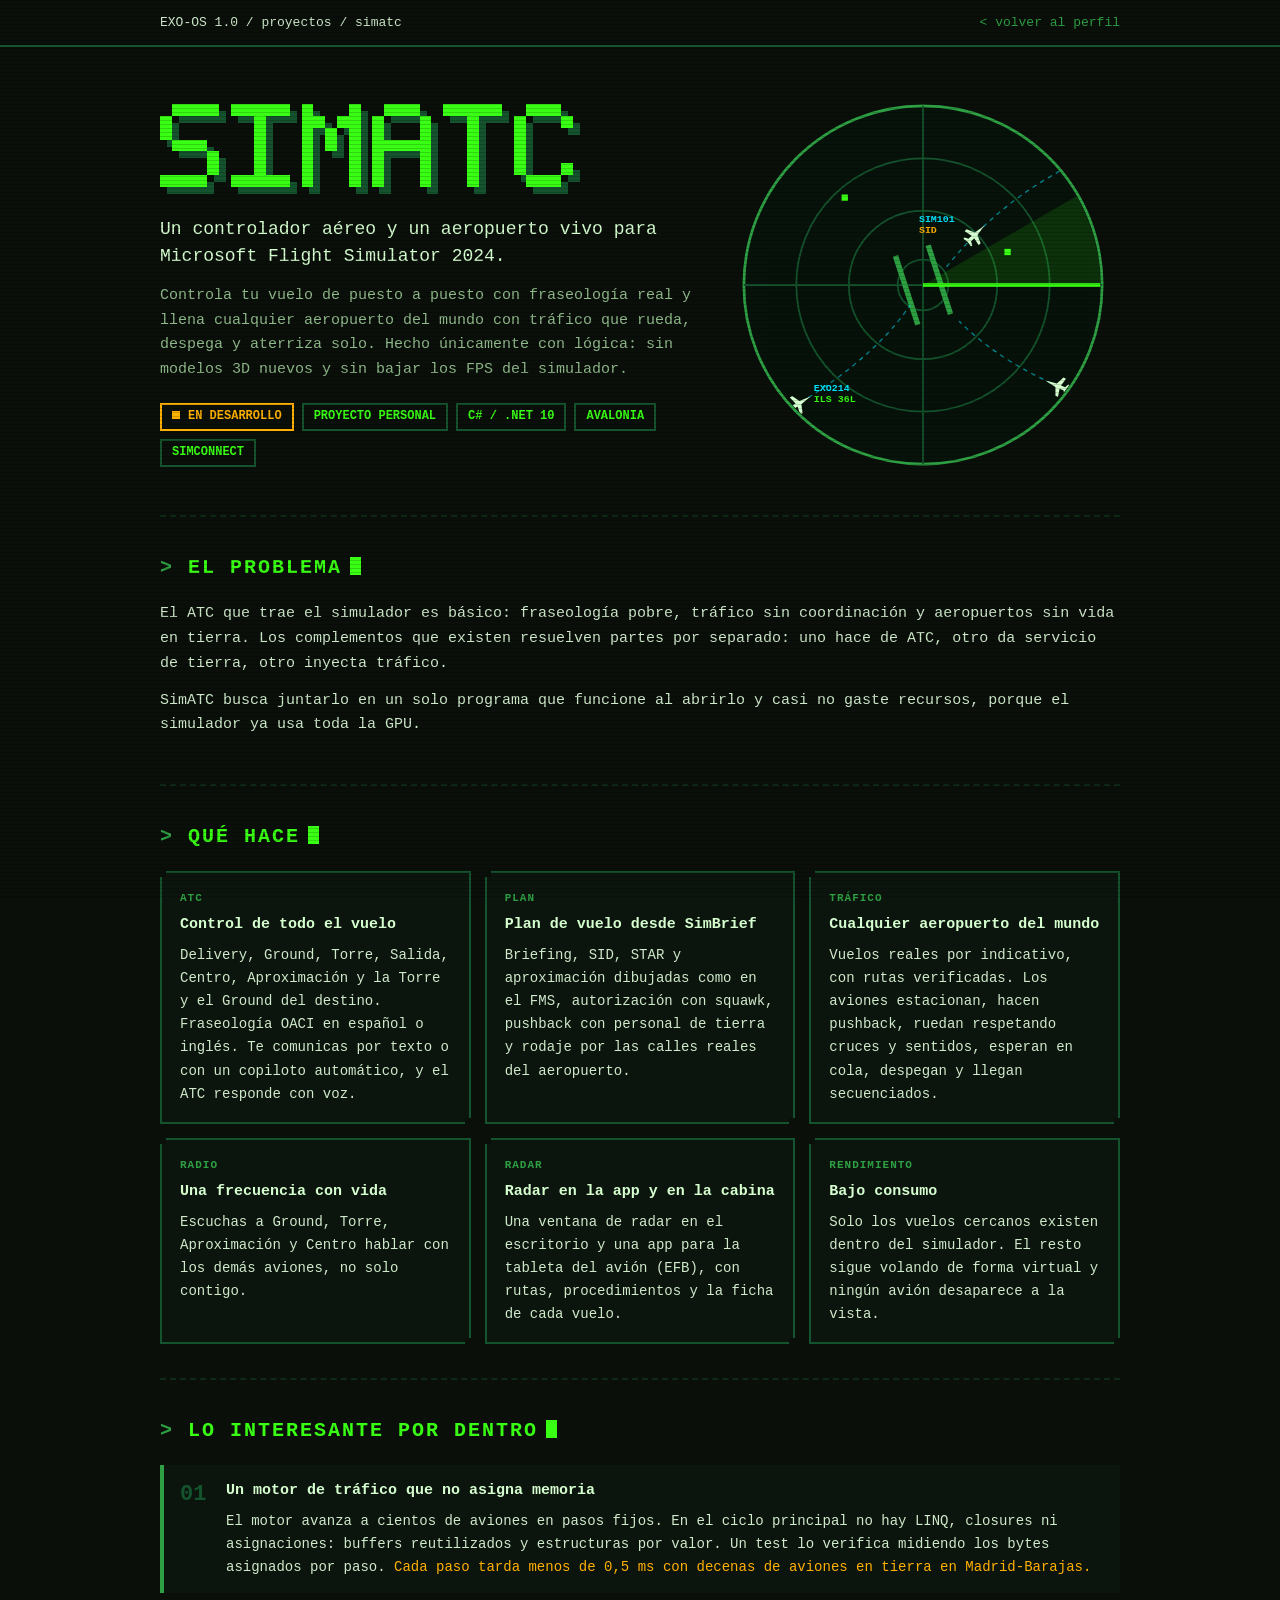
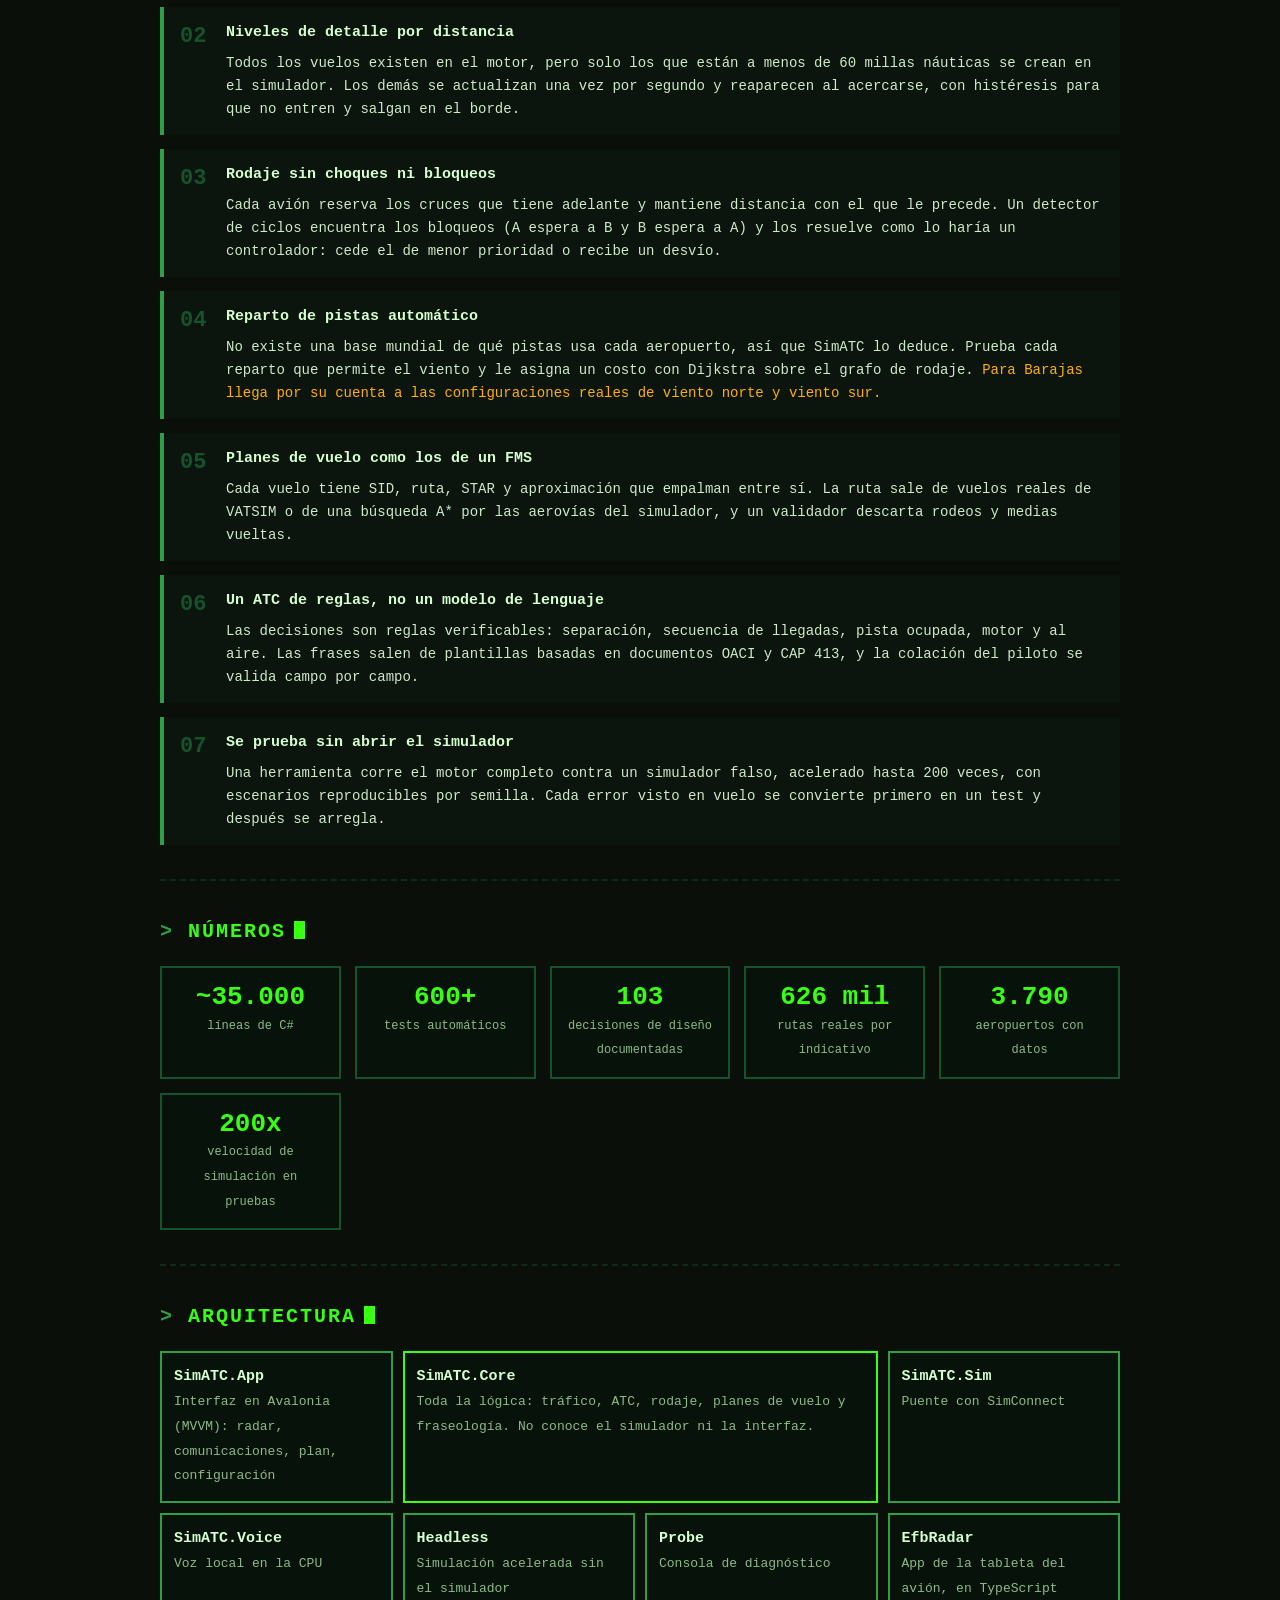
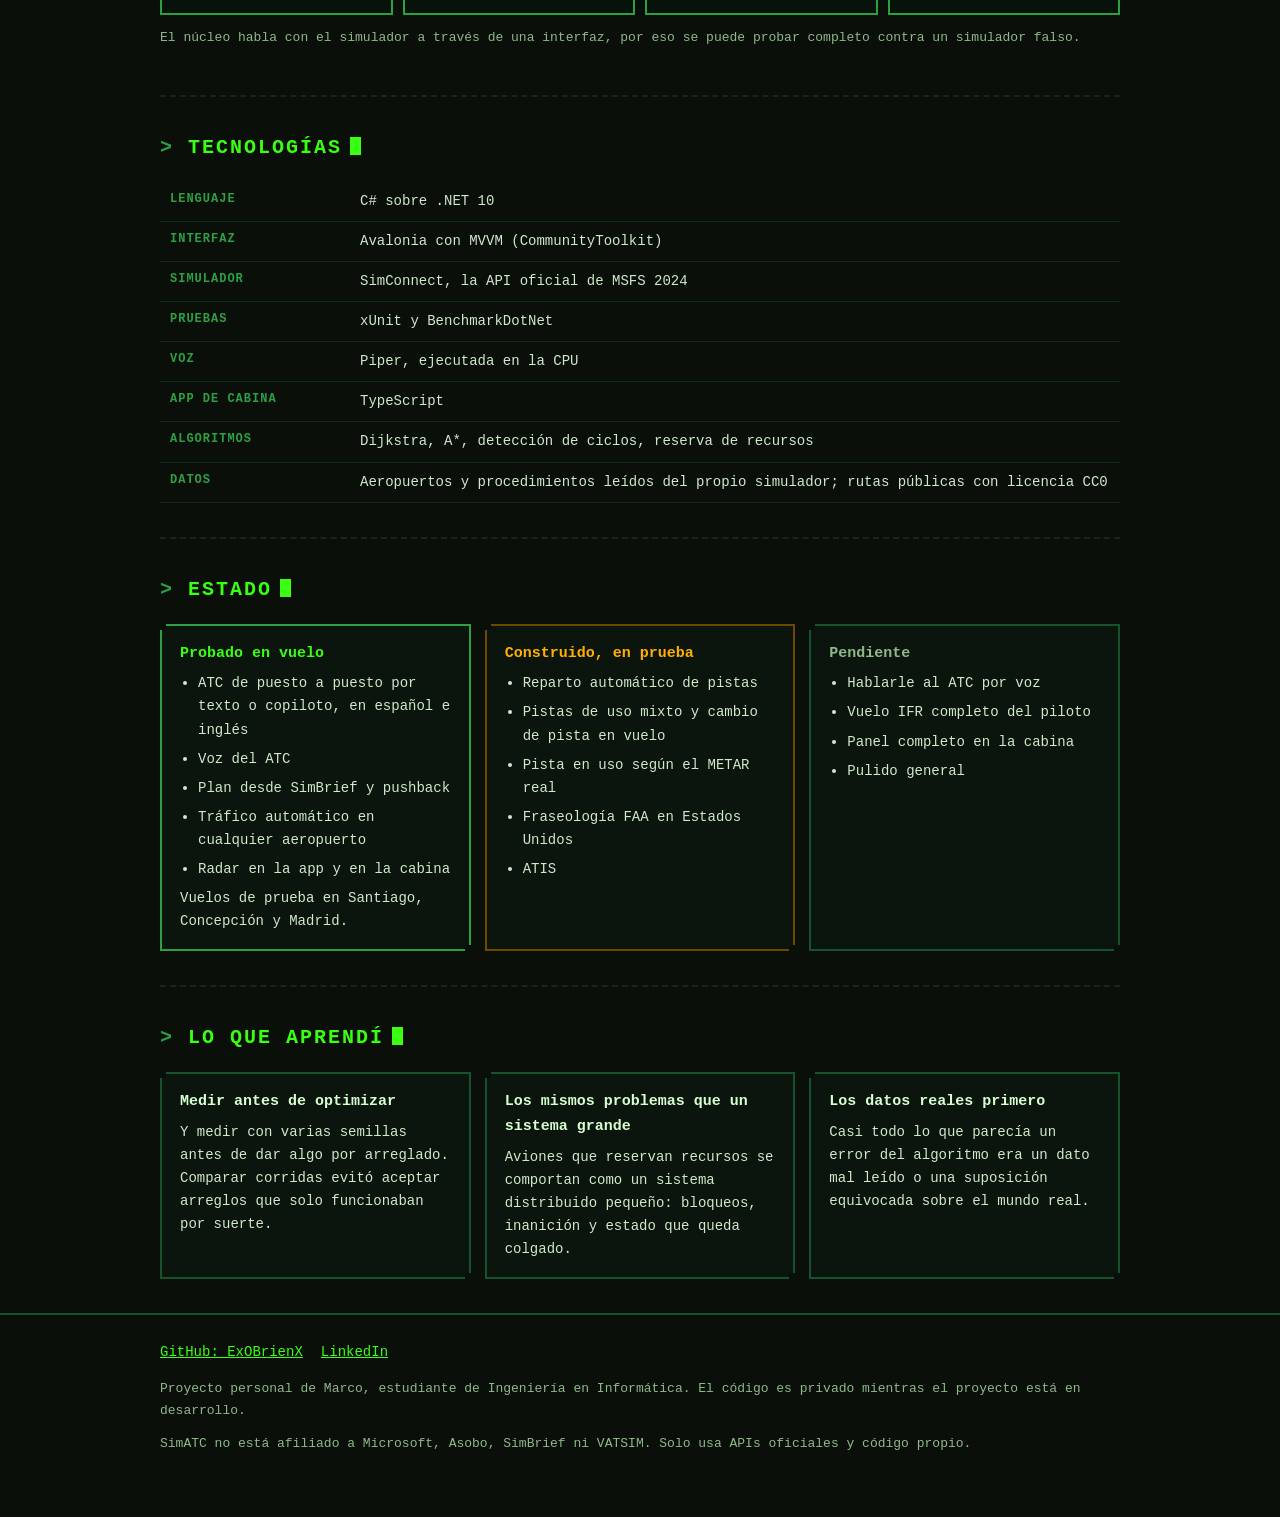
==== docs/simatc/index.html @ d3193c11 "Pagina de presentacion de SimATC y enlace al repo del chatbot" ====
<!doctype html>
<html lang="es">
<head>
<meta charset="utf-8">
<meta name="viewport" content="width=device-width, initial-scale=1">
<title>SimATC — ATC y tráfico IA para MSFS 2024</title>
<meta name="description" content="SimATC: un controlador aéreo y un aeropuerto vivo para Microsoft Flight Simulator 2024. Proyecto personal en C# / .NET.">
<link rel="icon" type="image/png" href="logo.png">
<style>
  :root {
    --bg: #0a0f0a; --panel: #0c150d; --scr: #07130a;
    --g: #39ff14; --g2: #2ea043; --g3: #14532d; --g4: #0f2a17;
    --txt: #cfe9cb; --dim: #8fb98a; --wh: #d6ffd0;
    --am: #ffb000; --cy: #00e5ff; --mg: #ff2e88;
    --mono: "Cascadia Code", Consolas, "Courier New", monospace;
  }
  * { box-sizing: border-box; }
  html { scroll-behavior: smooth; }
  body {
    margin: 0; background: var(--bg); color: var(--txt);
    font-family: var(--mono); font-size: 15px; line-height: 1.65;
  }
  /* líneas de barrido tipo CRT, muy suaves */
  body::after {
    content: ""; position: fixed; inset: 0; pointer-events: none; z-index: 50;
    background: repeating-linear-gradient(to bottom, rgba(0,0,0,.16) 0 1px, transparent 1px 4px);
  }
  a { color: var(--g); }
  a:hover { color: var(--wh); }
  .wrap { max-width: 1000px; margin: 0 auto; padding: 0 20px; }

  /* cabecera */
  header.top { border-bottom: 2px solid var(--g3); }
  header.top .wrap { display: flex; justify-content: space-between; align-items: center; gap: 12px; padding-block: 12px; font-size: 13px; }
  header.top a { text-decoration: none; color: var(--g2); }
  header.top a:hover { color: var(--g); }

  .hero { display: grid; grid-template-columns: 1.15fr .85fr; gap: 32px; align-items: center; padding: 48px 0 40px; }
  .hero img.title { width: min(100%, 420px); height: auto; display: block; }
  .hero h1 { position: absolute; left: -9999px; }
  .lead { font-size: 18px; color: var(--wh); margin: 22px 0 14px; line-height: 1.5; }
  .sub { color: var(--dim); margin: 0 0 20px; }
  .chips { display: flex; flex-wrap: wrap; gap: 8px; margin: 0; padding: 0; list-style: none; }
  .chips li { border: 2px solid var(--g3); padding: 2px 10px; font-size: 12px; font-weight: 700; color: var(--g); background: var(--bg); }
  .chips li.wip { border-color: var(--am); color: var(--am); }
  .chips li.wip::before { content: ""; display: inline-block; width: 8px; height: 8px; background: var(--am); margin-right: 8px; animation: blink 1s steps(1) infinite; }
  @keyframes blink { 50% { opacity: 0; } }

  .radar { width: 100%; max-width: 380px; justify-self: center; }
  .radar .sweep { transform-origin: 210px 210px; animation: sweep 5s steps(60) infinite; }
  @keyframes sweep { to { transform: rotate(360deg); } }
  .radar .blip { animation: blink 3s steps(1) infinite; }

  /* secciones */
  section { padding: 34px 0; border-top: 2px dashed var(--g4); }
  h2 { font-size: 20px; letter-spacing: 2px; text-transform: uppercase; color: var(--g); margin: 0 0 18px; }
  h2::before { content: "> "; color: var(--g2); }
  h2::after { content: ""; display: inline-block; width: 11px; height: 18px; background: var(--g); margin-left: 8px; vertical-align: -2px; animation: blink 1s steps(1) infinite; }
  h3 { font-size: 15px; color: var(--wh); margin: 0 0 6px; }
  p { margin: 0 0 12px; }

  .grid { display: grid; gap: 14px; grid-template-columns: repeat(auto-fit, minmax(280px, 1fr)); }
  .card { background: var(--panel); border: 2px solid var(--g3); padding: 16px 18px; position: relative; }
  .card::before, .card::after { content: ""; position: absolute; width: 6px; height: 6px; background: var(--bg); }
  .card::before { top: -2px; left: -2px; } .card::after { bottom: -2px; right: -2px; }
  .card p { margin: 0; color: var(--txt); font-size: 14px; }
  .card .tag { font-size: 11px; font-weight: 700; color: var(--g2); letter-spacing: 1px; display: block; margin-bottom: 6px; }

  ol.deep { list-style: none; counter-reset: n; margin: 0; padding: 0; display: grid; gap: 14px; }
  ol.deep li { counter-increment: n; background: var(--panel); border-left: 4px solid var(--g2); padding: 14px 18px 14px 62px; position: relative; }
  ol.deep li::before { content: counter(n, decimal-leading-zero); position: absolute; left: 16px; top: 12px; font-size: 22px; font-weight: 700; color: var(--g3); }
  ol.deep p { margin: 0; font-size: 14px; }
  ol.deep .fact { color: var(--am); }

  .stats { display: grid; gap: 14px; grid-template-columns: repeat(auto-fit, minmax(150px, 1fr)); }
  .stat { background: var(--scr); border: 2px solid var(--g3); padding: 14px; text-align: center; }
  .stat b { display: block; font-size: 26px; color: var(--g); line-height: 1.2; }
  .stat span { font-size: 12px; color: var(--dim); }

  .arch { display: grid; gap: 10px; grid-template-columns: repeat(4, 1fr); }
  .arch .box { border: 2px solid var(--g2); background: var(--scr); padding: 12px; }
  .arch .box.core { grid-column: span 2; border-color: var(--g); }
  .arch .box b { color: var(--wh); display: block; }
  .arch .box span { font-size: 13px; color: var(--dim); }
  .arch .tools { grid-column: 1 / -1; border-style: dashed; border-color: var(--g3); }
  .note { color: var(--dim); font-size: 13px; margin-top: 12px; }

  table { width: 100%; border-collapse: collapse; font-size: 14px; }
  th, td { text-align: left; padding: 8px 10px; border-bottom: 1px solid var(--g4); vertical-align: top; }
  th { color: var(--g2); font-size: 12px; letter-spacing: 1px; text-transform: uppercase; width: 190px; }

  .cols { display: grid; gap: 14px; grid-template-columns: repeat(auto-fit, minmax(260px, 1fr)); }
  .cols ul { margin: 0; padding-left: 18px; font-size: 14px; }
  .cols li { margin-bottom: 6px; }
  .ok h3 { color: var(--g); } .test h3 { color: var(--am); } .todo h3 { color: var(--dim); }
  .ok { border-color: var(--g2); } .test { border-color: #6b4a00; }

  footer { border-top: 2px solid var(--g3); padding: 26px 0 50px; font-size: 13px; color: var(--dim); }
  footer .links { display: flex; flex-wrap: wrap; gap: 18px; margin-bottom: 14px; font-size: 14px; }

  @media (max-width: 760px) {
    .hero { grid-template-columns: 1fr; padding-top: 32px; }
    .arch { grid-template-columns: 1fr 1fr; }
    th { width: 120px; }
    ol.deep li { padding-left: 54px; }
  }
  @media (prefers-reduced-motion: reduce) {
    * { animation: none !important; }
  }
</style>
</head>
<body>

<header class="top">
  <div class="wrap">
    <span>EXO-OS 1.0 / proyectos / simatc</span>
    <a href="https://github.com/ExOBrienX">&lt; volver al perfil</a>
  </div>
</header>

<main class="wrap">

  <div class="hero">
    <div>
      <h1>SimATC</h1>
      <img class="title" src="titulo.svg" alt="SimATC" width="356" height="76">
      <p class="lead">Un controlador aéreo y un aeropuerto vivo para Microsoft Flight Simulator 2024.</p>
      <p class="sub">Controla tu vuelo de puesto a puesto con fraseología real y llena cualquier aeropuerto del mundo con tráfico que rueda, despega y aterriza solo. Hecho únicamente con lógica: sin modelos 3D nuevos y sin bajar los FPS del simulador.</p>
      <ul class="chips">
        <li class="wip">EN DESARROLLO</li>
        <li>PROYECTO PERSONAL</li>
        <li>C# / .NET 10</li>
        <li>AVALONIA</li>
        <li>SIMCONNECT</li>
      </ul>
    </div>

    <svg class="radar" viewBox="0 0 420 420" role="img" aria-label="Animación decorativa de un radar con aviones">
      <defs><clipPath id="scope"><circle cx="210" cy="210" r="196"/></clipPath></defs>
      <circle cx="210" cy="210" r="198" fill="#07130a" stroke="#2ea043" stroke-width="3"/>
      <g fill="none" stroke="#14532d" stroke-width="2">
        <circle cx="210" cy="210" r="140"/><circle cx="210" cy="210" r="82"/><circle cx="210" cy="210" r="28"/>
        <path d="M12 210H408M210 12V408"/>
      </g>
      <g clip-path="url(#scope)">
        <!-- pistas paralelas -->
        <g transform="rotate(-18 210 210)" fill="#2ea043">
          <rect x="188" y="170" width="6" height="80"/><rect x="226" y="170" width="6" height="80"/>
        </g>
        <!-- rutas -->
        <g fill="none" stroke="#00e5ff" stroke-width="1.5" stroke-dasharray="5 5" opacity=".55">
          <path id="r1" d="M40 360 Q150 300 196 232"/>
          <path id="r2" d="M236 190 Q300 110 390 70"/>
          <path id="r3" d="M380 330 Q300 300 250 250"/>
        </g>
        <g class="sweep">
          <path d="M210 210 L408 210 A198 198 0 0 0 381 111 Z" fill="#39ff14" opacity=".13"/>
          <rect x="210" y="208" width="198" height="4" fill="#39ff14"/>
        </g>
        <rect class="blip" x="120" y="110" width="7" height="7" fill="#39ff14"/>
        <rect class="blip" x="300" y="170" width="7" height="7" fill="#39ff14" style="animation-delay:1.5s"/>
        <!-- aviones -->
        <g>
          <animateMotion dur="14s" repeatCount="indefinite" rotate="auto"><mpath href="#r1"/></animateMotion>
          <path d="M12 0 L-1 -2 L-5 -11 L-8 -11 L-6 -2 L-11 -2 L-13 -6 L-15 -6 L-14 0 L-15 6 L-13 6 L-11 2 L-6 2 L-8 11 L-5 11 L-1 2 Z" fill="#d6ffd0"/>
        </g>
        <g font-family="Consolas, monospace" font-size="11" font-weight="700" fill="#00e5ff">
          <animateMotion dur="14s" repeatCount="indefinite"><mpath href="#r1"/></animateMotion>
          <text x="14" y="-12">EXO214</text><text x="14" y="0" fill="#39ff14">ILS 36L</text>
        </g>
        <g>
          <animateMotion dur="11s" repeatCount="indefinite" rotate="auto"><mpath href="#r2"/></animateMotion>
          <path d="M12 0 L-1 -2 L-5 -11 L-8 -11 L-6 -2 L-11 -2 L-13 -6 L-15 -6 L-14 0 L-15 6 L-13 6 L-11 2 L-6 2 L-8 11 L-5 11 L-1 2 Z" fill="#d6ffd0"/>
        </g>
        <g font-family="Consolas, monospace" font-size="11" font-weight="700" fill="#00e5ff">
          <animateMotion dur="11s" repeatCount="indefinite"><mpath href="#r2"/></animateMotion>
          <text x="-64" y="-12">SIM101</text><text x="-64" y="0" fill="#ffb000">SID</text>
        </g>
        <g>
          <animateMotion dur="17s" repeatCount="indefinite" rotate="auto"><mpath href="#r3"/></animateMotion>
          <path d="M12 0 L-1 -2 L-5 -11 L-8 -11 L-6 -2 L-11 -2 L-13 -6 L-15 -6 L-14 0 L-15 6 L-13 6 L-11 2 L-6 2 L-8 11 L-5 11 L-1 2 Z" fill="#d6ffd0"/>
        </g>
      </g>
    </svg>
  </div>

  <section>
    <h2>El problema</h2>
    <p>El ATC que trae el simulador es básico: fraseología pobre, tráfico sin coordinación y aeropuertos sin vida en tierra. Los complementos que existen resuelven partes por separado: uno hace de ATC, otro da servicio de tierra, otro inyecta tráfico.</p>
    <p>SimATC busca juntarlo en un solo programa que funcione al abrirlo y casi no gaste recursos, porque el simulador ya usa toda la GPU.</p>
  </section>

  <section>
    <h2>Qué hace</h2>
    <div class="grid">
      <div class="card"><span class="tag">ATC</span><h3>Control de todo el vuelo</h3><p>Delivery, Ground, Torre, Salida, Centro, Aproximación y la Torre y el Ground del destino. Fraseología OACI en español o inglés. Te comunicas por texto o con un copiloto automático, y el ATC responde con voz.</p></div>
      <div class="card"><span class="tag">PLAN</span><h3>Plan de vuelo desde SimBrief</h3><p>Briefing, SID, STAR y aproximación dibujadas como en el FMS, autorización con squawk, pushback con personal de tierra y rodaje por las calles reales del aeropuerto.</p></div>
      <div class="card"><span class="tag">TRÁFICO</span><h3>Cualquier aeropuerto del mundo</h3><p>Vuelos reales por indicativo, con rutas verificadas. Los aviones estacionan, hacen pushback, ruedan respetando cruces y sentidos, esperan en cola, despegan y llegan secuenciados.</p></div>
      <div class="card"><span class="tag">RADIO</span><h3>Una frecuencia con vida</h3><p>Escuchas a Ground, Torre, Aproximación y Centro hablar con los demás aviones, no solo contigo.</p></div>
      <div class="card"><span class="tag">RADAR</span><h3>Radar en la app y en la cabina</h3><p>Una ventana de radar en el escritorio y una app para la tableta del avión (EFB), con rutas, procedimientos y la ficha de cada vuelo.</p></div>
      <div class="card"><span class="tag">RENDIMIENTO</span><h3>Bajo consumo</h3><p>Solo los vuelos cercanos existen dentro del simulador. El resto sigue volando de forma virtual y ningún avión desaparece a la vista.</p></div>
    </div>
  </section>

  <section>
    <h2>Lo interesante por dentro</h2>
    <ol class="deep">
      <li><h3>Un motor de tráfico que no asigna memoria</h3><p>El motor avanza a cientos de aviones en pasos fijos. En el ciclo principal no hay LINQ, closures ni asignaciones: buffers reutilizados y estructuras por valor. Un test lo verifica midiendo los bytes asignados por paso. <span class="fact">Cada paso tarda menos de 0,5 ms con decenas de aviones en tierra en Madrid-Barajas.</span></p></li>
      <li><h3>Niveles de detalle por distancia</h3><p>Todos los vuelos existen en el motor, pero solo los que están a menos de 60 millas náuticas se crean en el simulador. Los demás se actualizan una vez por segundo y reaparecen al acercarse, con histéresis para que no entren y salgan en el borde.</p></li>
      <li><h3>Rodaje sin choques ni bloqueos</h3><p>Cada avión reserva los cruces que tiene adelante y mantiene distancia con el que le precede. Un detector de ciclos encuentra los bloqueos (A espera a B y B espera a A) y los resuelve como lo haría un controlador: cede el de menor prioridad o recibe un desvío.</p></li>
      <li><h3>Reparto de pistas automático</h3><p>No existe una base mundial de qué pistas usa cada aeropuerto, así que SimATC lo deduce. Prueba cada reparto que permite el viento y le asigna un costo con Dijkstra sobre el grafo de rodaje. <span class="fact">Para Barajas llega por su cuenta a las configuraciones reales de viento norte y viento sur.</span></p></li>
      <li><h3>Planes de vuelo como los de un FMS</h3><p>Cada vuelo tiene SID, ruta, STAR y aproximación que empalman entre sí. La ruta sale de vuelos reales de VATSIM o de una búsqueda A* por las aerovías del simulador, y un validador descarta rodeos y medias vueltas.</p></li>
      <li><h3>Un ATC de reglas, no un modelo de lenguaje</h3><p>Las decisiones son reglas verificables: separación, secuencia de llegadas, pista ocupada, motor y al aire. Las frases salen de plantillas basadas en documentos OACI y CAP 413, y la colación del piloto se valida campo por campo.</p></li>
      <li><h3>Se prueba sin abrir el simulador</h3><p>Una herramienta corre el motor completo contra un simulador falso, acelerado hasta 200 veces, con escenarios reproducibles por semilla. Cada error visto en vuelo se convierte primero en un test y después se arregla.</p></li>
    </ol>
  </section>

  <section>
    <h2>Números</h2>
    <div class="stats">
      <div class="stat"><b>~35.000</b><span>líneas de C#</span></div>
      <div class="stat"><b>600+</b><span>tests automáticos</span></div>
      <div class="stat"><b>103</b><span>decisiones de diseño documentadas</span></div>
      <div class="stat"><b>626 mil</b><span>rutas reales por indicativo</span></div>
      <div class="stat"><b>3.790</b><span>aeropuertos con datos</span></div>
      <div class="stat"><b>200x</b><span>velocidad de simulación en pruebas</span></div>
    </div>
  </section>

  <section>
    <h2>Arquitectura</h2>
    <div class="arch">
      <div class="box"><b>SimATC.App</b><span>Interfaz en Avalonia (MVVM): radar, comunicaciones, plan, configuración</span></div>
      <div class="box core"><b>SimATC.Core</b><span>Toda la lógica: tráfico, ATC, rodaje, planes de vuelo y fraseología. No conoce el simulador ni la interfaz.</span></div>
      <div class="box"><b>SimATC.Sim</b><span>Puente con SimConnect</span></div>
      <div class="box"><b>SimATC.Voice</b><span>Voz local en la CPU</span></div>
      <div class="box"><b>Headless</b><span>Simulación acelerada sin el simulador</span></div>
      <div class="box"><b>Probe</b><span>Consola de diagnóstico</span></div>
      <div class="box"><b>EfbRadar</b><span>App de la tableta del avión, en TypeScript</span></div>
    </div>
    <p class="note">El núcleo habla con el simulador a través de una interfaz, por eso se puede probar completo contra un simulador falso.</p>
  </section>

  <section>
    <h2>Tecnologías</h2>
    <table>
      <tr><th>Lenguaje</th><td>C# sobre .NET 10</td></tr>
      <tr><th>Interfaz</th><td>Avalonia con MVVM (CommunityToolkit)</td></tr>
      <tr><th>Simulador</th><td>SimConnect, la API oficial de MSFS 2024</td></tr>
      <tr><th>Pruebas</th><td>xUnit y BenchmarkDotNet</td></tr>
      <tr><th>Voz</th><td>Piper, ejecutada en la CPU</td></tr>
      <tr><th>App de cabina</th><td>TypeScript</td></tr>
      <tr><th>Algoritmos</th><td>Dijkstra, A*, detección de ciclos, reserva de recursos</td></tr>
      <tr><th>Datos</th><td>Aeropuertos y procedimientos leídos del propio simulador; rutas públicas con licencia CC0</td></tr>
    </table>
  </section>

  <section>
    <h2>Estado</h2>
    <div class="cols">
      <div class="card ok"><h3>Probado en vuelo</h3><ul>
        <li>ATC de puesto a puesto por texto o copiloto, en español e inglés</li>
        <li>Voz del ATC</li>
        <li>Plan desde SimBrief y pushback</li>
        <li>Tráfico automático en cualquier aeropuerto</li>
        <li>Radar en la app y en la cabina</li>
      </ul><p class="note">Vuelos de prueba en Santiago, Concepción y Madrid.</p></div>
      <div class="card test"><h3>Construido, en prueba</h3><ul>
        <li>Reparto automático de pistas</li>
        <li>Pistas de uso mixto y cambio de pista en vuelo</li>
        <li>Pista en uso según el METAR real</li>
        <li>Fraseología FAA en Estados Unidos</li>
        <li>ATIS</li>
      </ul></div>
      <div class="card todo"><h3>Pendiente</h3><ul>
        <li>Hablarle al ATC por voz</li>
        <li>Vuelo IFR completo del piloto</li>
        <li>Panel completo en la cabina</li>
        <li>Pulido general</li>
      </ul></div>
    </div>
  </section>

  <section>
    <h2>Lo que aprendí</h2>
    <div class="grid">
      <div class="card"><h3>Medir antes de optimizar</h3><p>Y medir con varias semillas antes de dar algo por arreglado. Comparar corridas evitó aceptar arreglos que solo funcionaban por suerte.</p></div>
      <div class="card"><h3>Los mismos problemas que un sistema grande</h3><p>Aviones que reservan recursos se comportan como un sistema distribuido pequeño: bloqueos, inanición y estado que queda colgado.</p></div>
      <div class="card"><h3>Los datos reales primero</h3><p>Casi todo lo que parecía un error del algoritmo era un dato mal leído o una suposición equivocada sobre el mundo real.</p></div>
    </div>
  </section>

</main>

<footer>
  <div class="wrap">
    <div class="links">
      <a href="https://github.com/ExOBrienX">GitHub: ExOBrienX</a>
      <a href="https://www.linkedin.com/in/marco-paredes-ram%C3%ADrez-3a2082268">LinkedIn</a>
    </div>
    <p>Proyecto personal de Marco, estudiante de Ingeniería en Informática. El código es privado mientras el proyecto está en desarrollo.</p>
    <p>SimATC no está afiliado a Microsoft, Asobo, SimBrief ni VATSIM. Solo usa APIs oficiales y código propio.</p>
  </div>
</footer>

</body>
</html>
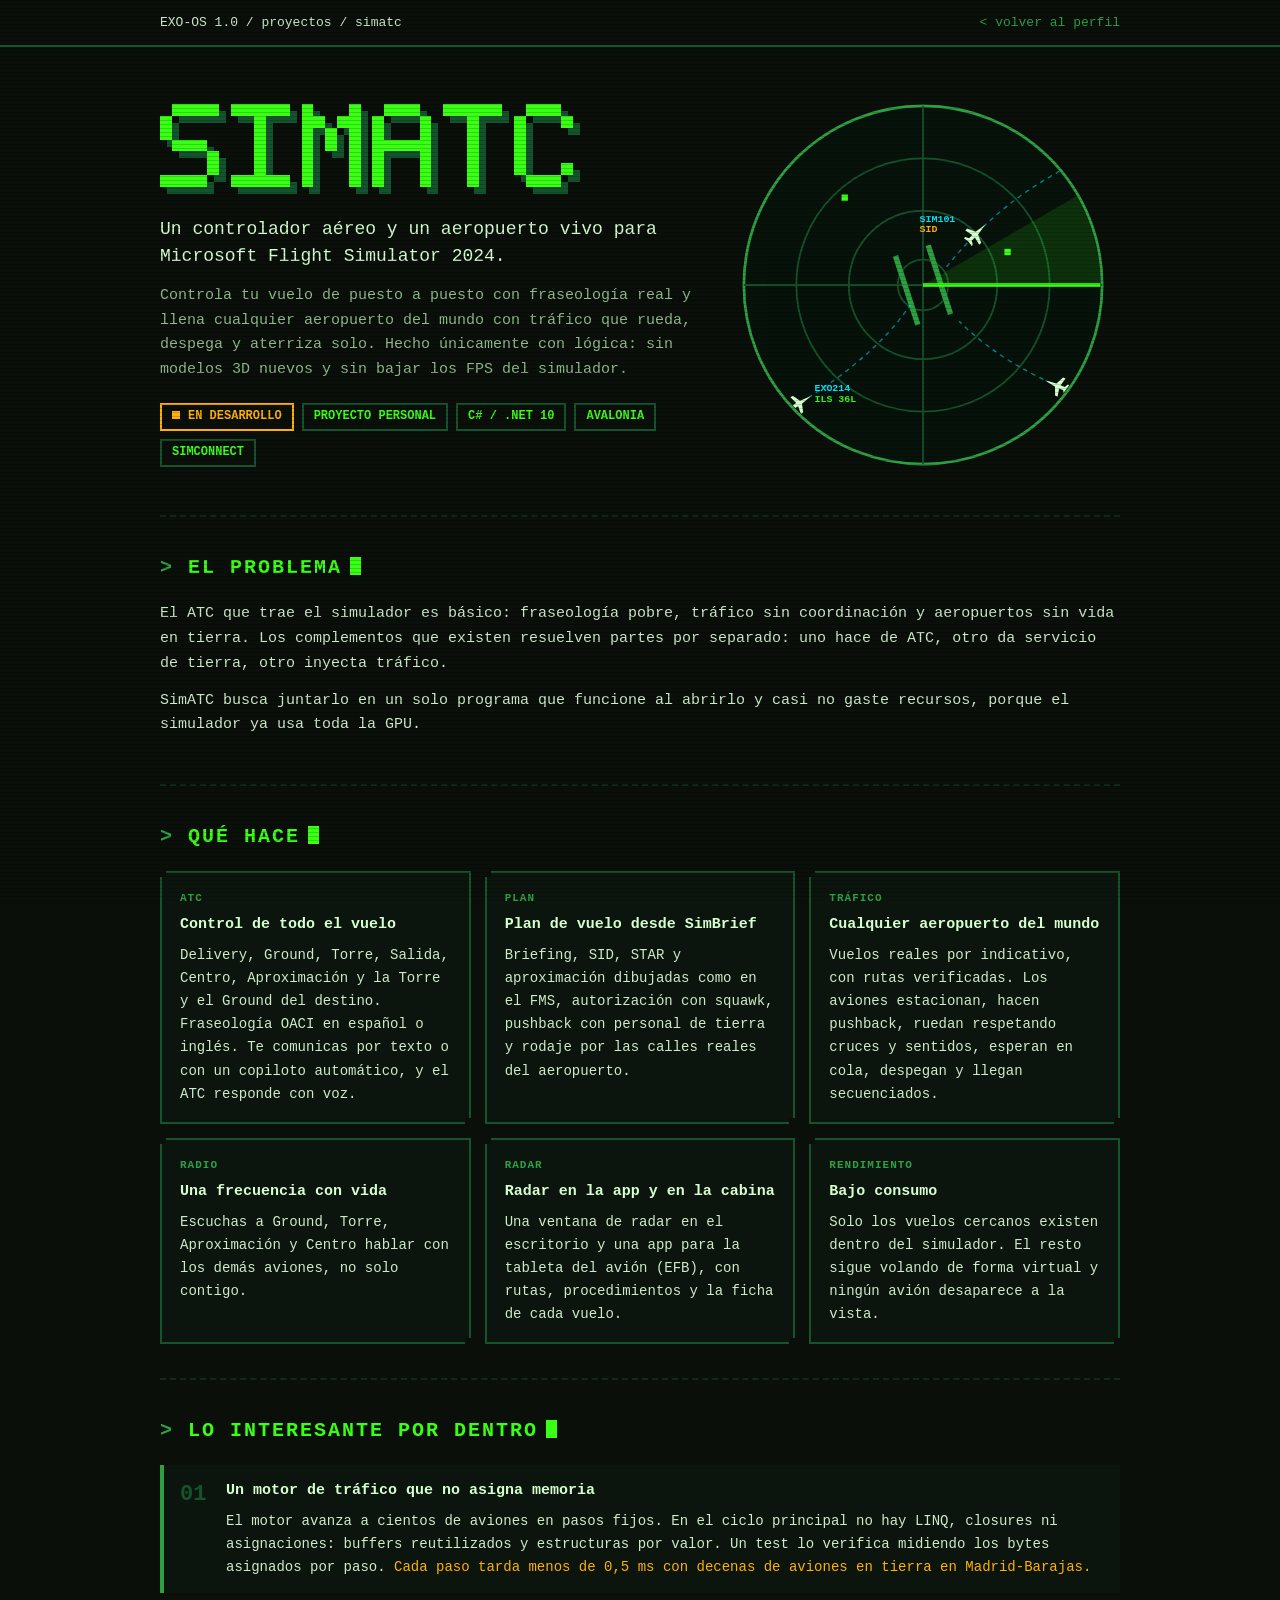
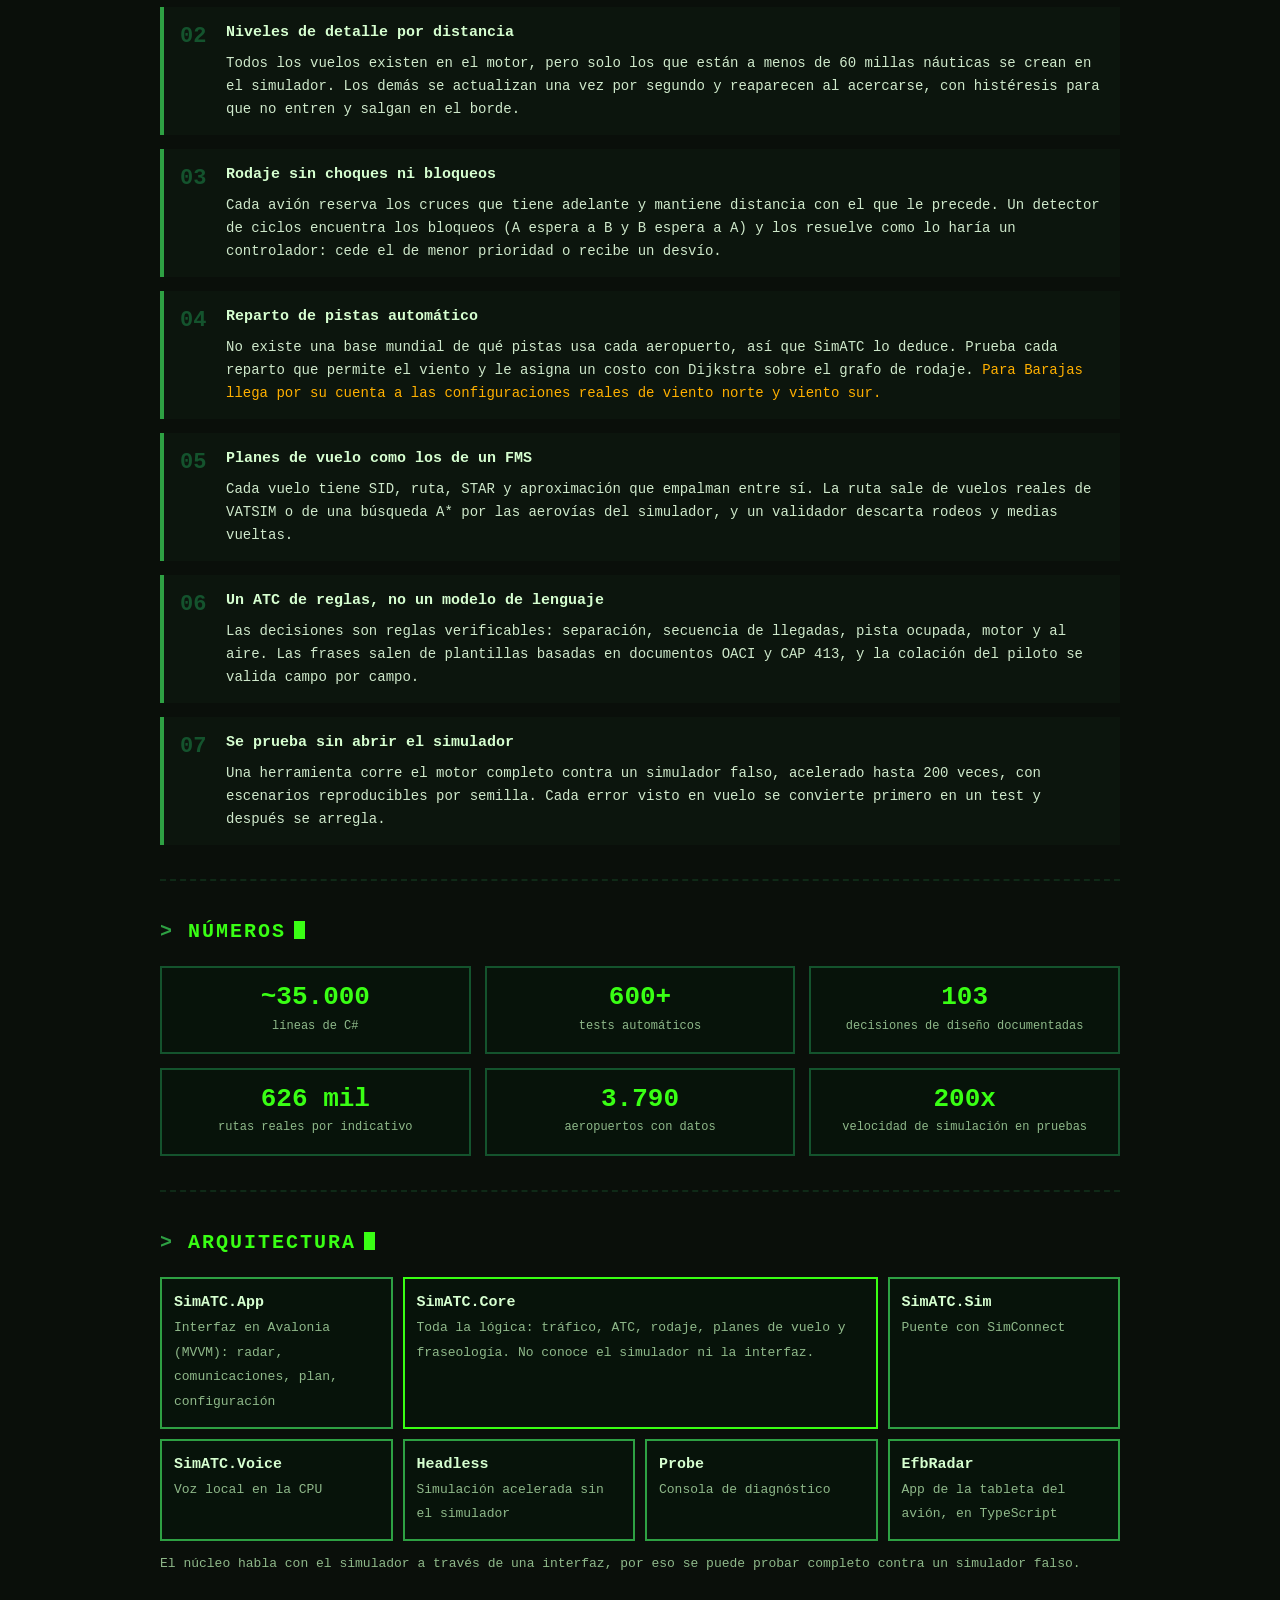
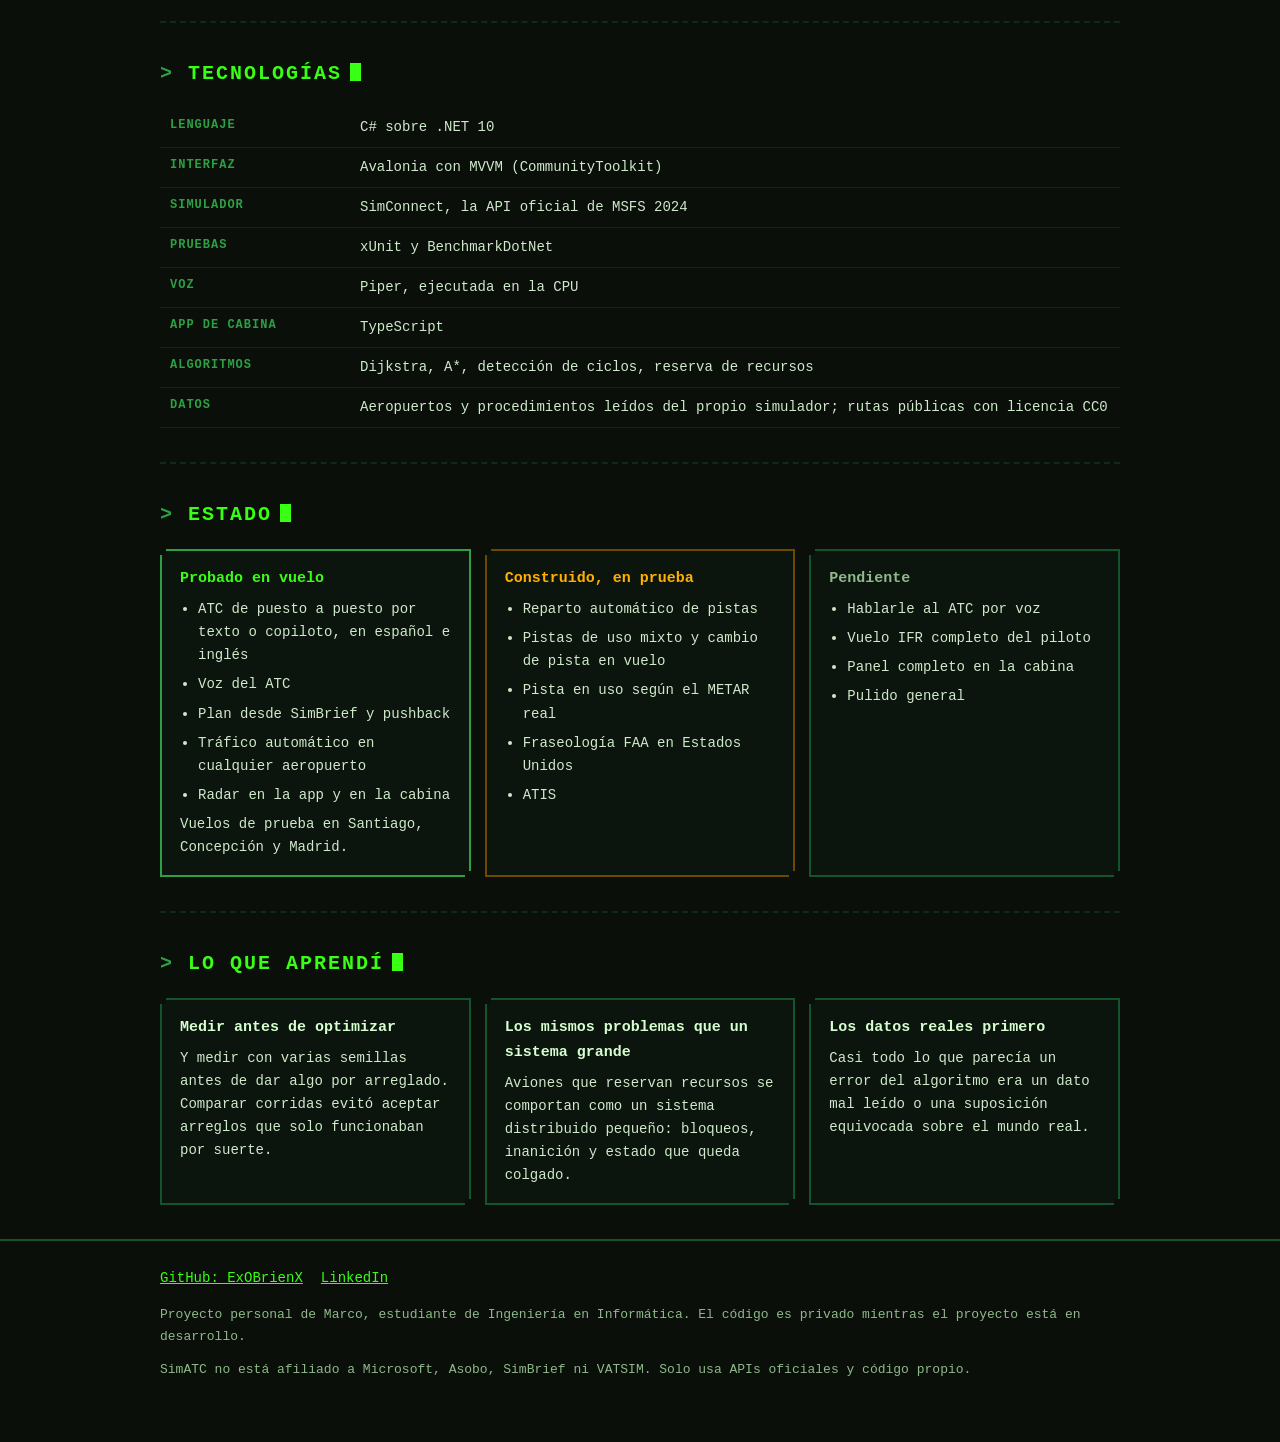
==== commit 646414ad: "Pagina de presentacion de Sistema API y estilos compartidos" ====
--- a/docs/simatc/index.html
+++ b/docs/simatc/index.html
@@ -6,108 +6,7 @@
 <title>SimATC — ATC y tráfico IA para MSFS 2024</title>
 <meta name="description" content="SimATC: un controlador aéreo y un aeropuerto vivo para Microsoft Flight Simulator 2024. Proyecto personal en C# / .NET.">
 <link rel="icon" type="image/png" href="logo.png">
-<style>
-  :root {
-    --bg: #0a0f0a; --panel: #0c150d; --scr: #07130a;
-    --g: #39ff14; --g2: #2ea043; --g3: #14532d; --g4: #0f2a17;
-    --txt: #cfe9cb; --dim: #8fb98a; --wh: #d6ffd0;
-    --am: #ffb000; --cy: #00e5ff; --mg: #ff2e88;
-    --mono: "Cascadia Code", Consolas, "Courier New", monospace;
-  }
-  * { box-sizing: border-box; }
-  html { scroll-behavior: smooth; }
-  body {
-    margin: 0; background: var(--bg); color: var(--txt);
-    font-family: var(--mono); font-size: 15px; line-height: 1.65;
-  }
-  /* líneas de barrido tipo CRT, muy suaves */
-  body::after {
-    content: ""; position: fixed; inset: 0; pointer-events: none; z-index: 50;
-    background: repeating-linear-gradient(to bottom, rgba(0,0,0,.16) 0 1px, transparent 1px 4px);
-  }
-  a { color: var(--g); }
-  a:hover { color: var(--wh); }
-  .wrap { max-width: 1000px; margin: 0 auto; padding: 0 20px; }
-
-  /* cabecera */
-  header.top { border-bottom: 2px solid var(--g3); }
-  header.top .wrap { display: flex; justify-content: space-between; align-items: center; gap: 12px; padding-block: 12px; font-size: 13px; }
-  header.top a { text-decoration: none; color: var(--g2); }
-  header.top a:hover { color: var(--g); }
-
-  .hero { display: grid; grid-template-columns: 1.15fr .85fr; gap: 32px; align-items: center; padding: 48px 0 40px; }
-  .hero img.title { width: min(100%, 420px); height: auto; display: block; }
-  .hero h1 { position: absolute; left: -9999px; }
-  .lead { font-size: 18px; color: var(--wh); margin: 22px 0 14px; line-height: 1.5; }
-  .sub { color: var(--dim); margin: 0 0 20px; }
-  .chips { display: flex; flex-wrap: wrap; gap: 8px; margin: 0; padding: 0; list-style: none; }
-  .chips li { border: 2px solid var(--g3); padding: 2px 10px; font-size: 12px; font-weight: 700; color: var(--g); background: var(--bg); }
-  .chips li.wip { border-color: var(--am); color: var(--am); }
-  .chips li.wip::before { content: ""; display: inline-block; width: 8px; height: 8px; background: var(--am); margin-right: 8px; animation: blink 1s steps(1) infinite; }
-  @keyframes blink { 50% { opacity: 0; } }
-
-  .radar { width: 100%; max-width: 380px; justify-self: center; }
-  .radar .sweep { transform-origin: 210px 210px; animation: sweep 5s steps(60) infinite; }
-  @keyframes sweep { to { transform: rotate(360deg); } }
-  .radar .blip { animation: blink 3s steps(1) infinite; }
-
-  /* secciones */
-  section { padding: 34px 0; border-top: 2px dashed var(--g4); }
-  h2 { font-size: 20px; letter-spacing: 2px; text-transform: uppercase; color: var(--g); margin: 0 0 18px; }
-  h2::before { content: "> "; color: var(--g2); }
-  h2::after { content: ""; display: inline-block; width: 11px; height: 18px; background: var(--g); margin-left: 8px; vertical-align: -2px; animation: blink 1s steps(1) infinite; }
-  h3 { font-size: 15px; color: var(--wh); margin: 0 0 6px; }
-  p { margin: 0 0 12px; }
-
-  .grid { display: grid; gap: 14px; grid-template-columns: repeat(auto-fit, minmax(280px, 1fr)); }
-  .card { background: var(--panel); border: 2px solid var(--g3); padding: 16px 18px; position: relative; }
-  .card::before, .card::after { content: ""; position: absolute; width: 6px; height: 6px; background: var(--bg); }
-  .card::before { top: -2px; left: -2px; } .card::after { bottom: -2px; right: -2px; }
-  .card p { margin: 0; color: var(--txt); font-size: 14px; }
-  .card .tag { font-size: 11px; font-weight: 700; color: var(--g2); letter-spacing: 1px; display: block; margin-bottom: 6px; }
-
-  ol.deep { list-style: none; counter-reset: n; margin: 0; padding: 0; display: grid; gap: 14px; }
-  ol.deep li { counter-increment: n; background: var(--panel); border-left: 4px solid var(--g2); padding: 14px 18px 14px 62px; position: relative; }
-  ol.deep li::before { content: counter(n, decimal-leading-zero); position: absolute; left: 16px; top: 12px; font-size: 22px; font-weight: 700; color: var(--g3); }
-  ol.deep p { margin: 0; font-size: 14px; }
-  ol.deep .fact { color: var(--am); }
-
-  .stats { display: grid; gap: 14px; grid-template-columns: repeat(auto-fit, minmax(150px, 1fr)); }
-  .stat { background: var(--scr); border: 2px solid var(--g3); padding: 14px; text-align: center; }
-  .stat b { display: block; font-size: 26px; color: var(--g); line-height: 1.2; }
-  .stat span { font-size: 12px; color: var(--dim); }
-
-  .arch { display: grid; gap: 10px; grid-template-columns: repeat(4, 1fr); }
-  .arch .box { border: 2px solid var(--g2); background: var(--scr); padding: 12px; }
-  .arch .box.core { grid-column: span 2; border-color: var(--g); }
-  .arch .box b { color: var(--wh); display: block; }
-  .arch .box span { font-size: 13px; color: var(--dim); }
-  .arch .tools { grid-column: 1 / -1; border-style: dashed; border-color: var(--g3); }
-  .note { color: var(--dim); font-size: 13px; margin-top: 12px; }
-
-  table { width: 100%; border-collapse: collapse; font-size: 14px; }
-  th, td { text-align: left; padding: 8px 10px; border-bottom: 1px solid var(--g4); vertical-align: top; }
-  th { color: var(--g2); font-size: 12px; letter-spacing: 1px; text-transform: uppercase; width: 190px; }
-
-  .cols { display: grid; gap: 14px; grid-template-columns: repeat(auto-fit, minmax(260px, 1fr)); }
-  .cols ul { margin: 0; padding-left: 18px; font-size: 14px; }
-  .cols li { margin-bottom: 6px; }
-  .ok h3 { color: var(--g); } .test h3 { color: var(--am); } .todo h3 { color: var(--dim); }
-  .ok { border-color: var(--g2); } .test { border-color: #6b4a00; }
-
-  footer { border-top: 2px solid var(--g3); padding: 26px 0 50px; font-size: 13px; color: var(--dim); }
-  footer .links { display: flex; flex-wrap: wrap; gap: 18px; margin-bottom: 14px; font-size: 14px; }
-
-  @media (max-width: 760px) {
-    .hero { grid-template-columns: 1fr; padding-top: 32px; }
-    .arch { grid-template-columns: 1fr 1fr; }
-    th { width: 120px; }
-    ol.deep li { padding-left: 54px; }
-  }
-  @media (prefers-reduced-motion: reduce) {
-    * { animation: none !important; }
-  }
-</style>
+<link rel="stylesheet" href="../proyecto.css">
 </head>
 <body>
 
--- a/docs/proyecto.css
+++ b/docs/proyecto.css
@@ -0,0 +1,101 @@
+:root {
+  --bg: #0a0f0a; --panel: #0c150d; --scr: #07130a;
+  --g: #39ff14; --g2: #2ea043; --g3: #14532d; --g4: #0f2a17;
+  --txt: #cfe9cb; --dim: #8fb98a; --wh: #d6ffd0;
+  --am: #ffb000; --cy: #00e5ff; --mg: #ff2e88;
+  --mono: "Cascadia Code", Consolas, "Courier New", monospace;
+}
+* { box-sizing: border-box; }
+html { scroll-behavior: smooth; }
+body {
+  margin: 0; background: var(--bg); color: var(--txt);
+  font-family: var(--mono); font-size: 15px; line-height: 1.65;
+}
+/* líneas de barrido tipo CRT, muy suaves */
+body::after {
+  content: ""; position: fixed; inset: 0; pointer-events: none; z-index: 50;
+  background: repeating-linear-gradient(to bottom, rgba(0,0,0,.16) 0 1px, transparent 1px 4px);
+}
+a { color: var(--g); }
+a:hover { color: var(--wh); }
+.wrap { max-width: 1000px; margin: 0 auto; padding: 0 20px; }
+
+/* cabecera */
+header.top { border-bottom: 2px solid var(--g3); }
+header.top .wrap { display: flex; justify-content: space-between; align-items: center; gap: 12px; padding-block: 12px; font-size: 13px; }
+header.top a { text-decoration: none; color: var(--g2); }
+header.top a:hover { color: var(--g); }
+
+.hero { display: grid; grid-template-columns: 1.15fr .85fr; gap: 32px; align-items: center; padding: 48px 0 40px; }
+.hero img.title { width: min(100%, 420px); height: auto; display: block; }
+.hero h1 { position: absolute; left: -9999px; }
+.lead { font-size: 18px; color: var(--wh); margin: 22px 0 14px; line-height: 1.5; }
+.sub { color: var(--dim); margin: 0 0 20px; }
+.chips { display: flex; flex-wrap: wrap; gap: 8px; margin: 0; padding: 0; list-style: none; }
+.chips li { border: 2px solid var(--g3); padding: 2px 10px; font-size: 12px; font-weight: 700; color: var(--g); background: var(--bg); }
+.chips li.wip { border-color: var(--am); color: var(--am); }
+.chips li.wip::before { content: ""; display: inline-block; width: 8px; height: 8px; background: var(--am); margin-right: 8px; animation: blink 1s steps(1) infinite; }
+@keyframes blink { 50% { opacity: 0; } }
+
+.radar { width: 100%; max-width: 380px; justify-self: center; }
+.radar .sweep { transform-origin: 210px 210px; animation: sweep 5s steps(60) infinite; }
+@keyframes sweep { to { transform: rotate(360deg); } }
+.radar .blip { animation: blink 3s steps(1) infinite; }
+
+/* secciones */
+section { padding: 34px 0; border-top: 2px dashed var(--g4); }
+h2 { font-size: 20px; letter-spacing: 2px; text-transform: uppercase; color: var(--g); margin: 0 0 18px; }
+h2::before { content: "> "; color: var(--g2); }
+h2::after { content: ""; display: inline-block; width: 11px; height: 18px; background: var(--g); margin-left: 8px; vertical-align: -2px; animation: blink 1s steps(1) infinite; }
+h3 { font-size: 15px; color: var(--wh); margin: 0 0 6px; }
+p { margin: 0 0 12px; }
+
+.grid { display: grid; gap: 14px; grid-template-columns: repeat(auto-fit, minmax(280px, 1fr)); }
+.card { background: var(--panel); border: 2px solid var(--g3); padding: 16px 18px; position: relative; }
+.card::before, .card::after { content: ""; position: absolute; width: 6px; height: 6px; background: var(--bg); }
+.card::before { top: -2px; left: -2px; } .card::after { bottom: -2px; right: -2px; }
+.card p { margin: 0; color: var(--txt); font-size: 14px; }
+.card .tag { font-size: 11px; font-weight: 700; color: var(--g2); letter-spacing: 1px; display: block; margin-bottom: 6px; }
+
+ol.deep { list-style: none; counter-reset: n; margin: 0; padding: 0; display: grid; gap: 14px; }
+ol.deep li { counter-increment: n; background: var(--panel); border-left: 4px solid var(--g2); padding: 14px 18px 14px 62px; position: relative; }
+ol.deep li::before { content: counter(n, decimal-leading-zero); position: absolute; left: 16px; top: 12px; font-size: 22px; font-weight: 700; color: var(--g3); }
+ol.deep p { margin: 0; font-size: 14px; }
+ol.deep .fact { color: var(--am); }
+
+.stats { display: grid; gap: 14px; grid-template-columns: repeat(auto-fit, minmax(min(100%, 260px), 1fr)); }
+.grid.two { grid-template-columns: repeat(auto-fit, minmax(min(100%, 400px), 1fr)); }
+.stat { background: var(--scr); border: 2px solid var(--g3); padding: 14px; text-align: center; }
+.stat b { display: block; font-size: 26px; color: var(--g); line-height: 1.2; }
+.stat span { font-size: 12px; color: var(--dim); }
+
+.arch { display: grid; gap: 10px; grid-template-columns: repeat(4, 1fr); }
+.arch .box { border: 2px solid var(--g2); background: var(--scr); padding: 12px; }
+.arch .box.core { grid-column: span 2; border-color: var(--g); }
+.arch .box b { color: var(--wh); display: block; }
+.arch .box span { font-size: 13px; color: var(--dim); }
+.arch .tools { grid-column: 1 / -1; border-style: dashed; border-color: var(--g3); }
+.note { color: var(--dim); font-size: 13px; margin-top: 12px; }
+
+table { width: 100%; border-collapse: collapse; font-size: 14px; }
+th, td { text-align: left; padding: 8px 10px; border-bottom: 1px solid var(--g4); vertical-align: top; }
+th { color: var(--g2); font-size: 12px; letter-spacing: 1px; text-transform: uppercase; width: 190px; }
+
+.cols { display: grid; gap: 14px; grid-template-columns: repeat(auto-fit, minmax(260px, 1fr)); }
+.cols ul { margin: 0; padding-left: 18px; font-size: 14px; }
+.cols li { margin-bottom: 6px; }
+.ok h3 { color: var(--g); } .test h3 { color: var(--am); } .todo h3 { color: var(--dim); }
+.ok { border-color: var(--g2); } .test { border-color: #6b4a00; }
+
+footer { border-top: 2px solid var(--g3); padding: 26px 0 50px; font-size: 13px; color: var(--dim); }
+footer .links { display: flex; flex-wrap: wrap; gap: 18px; margin-bottom: 14px; font-size: 14px; }
+
+@media (max-width: 760px) {
+  .hero { grid-template-columns: 1fr; padding-top: 32px; }
+  .arch { grid-template-columns: 1fr 1fr; }
+  th { width: 120px; }
+  ol.deep li { padding-left: 54px; }
+}
+@media (prefers-reduced-motion: reduce) {
+  * { animation: none !important; }
+}
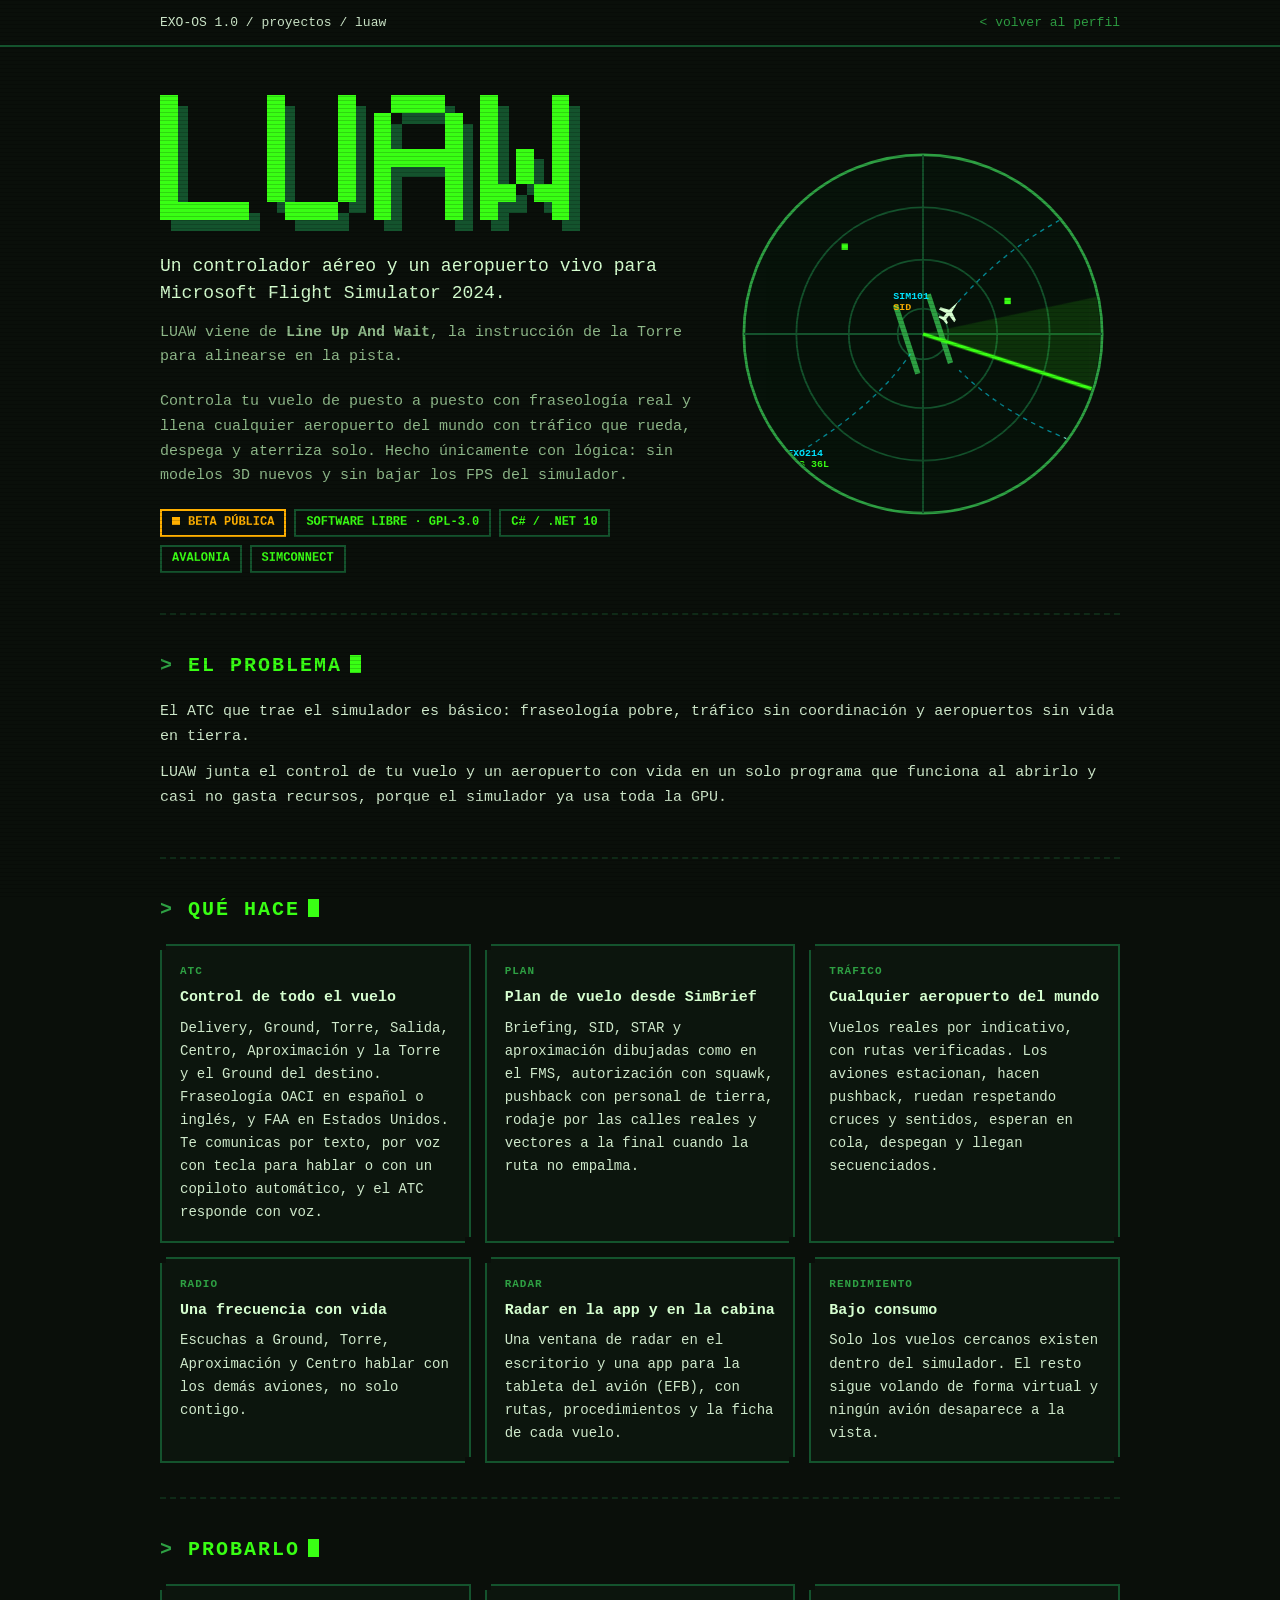
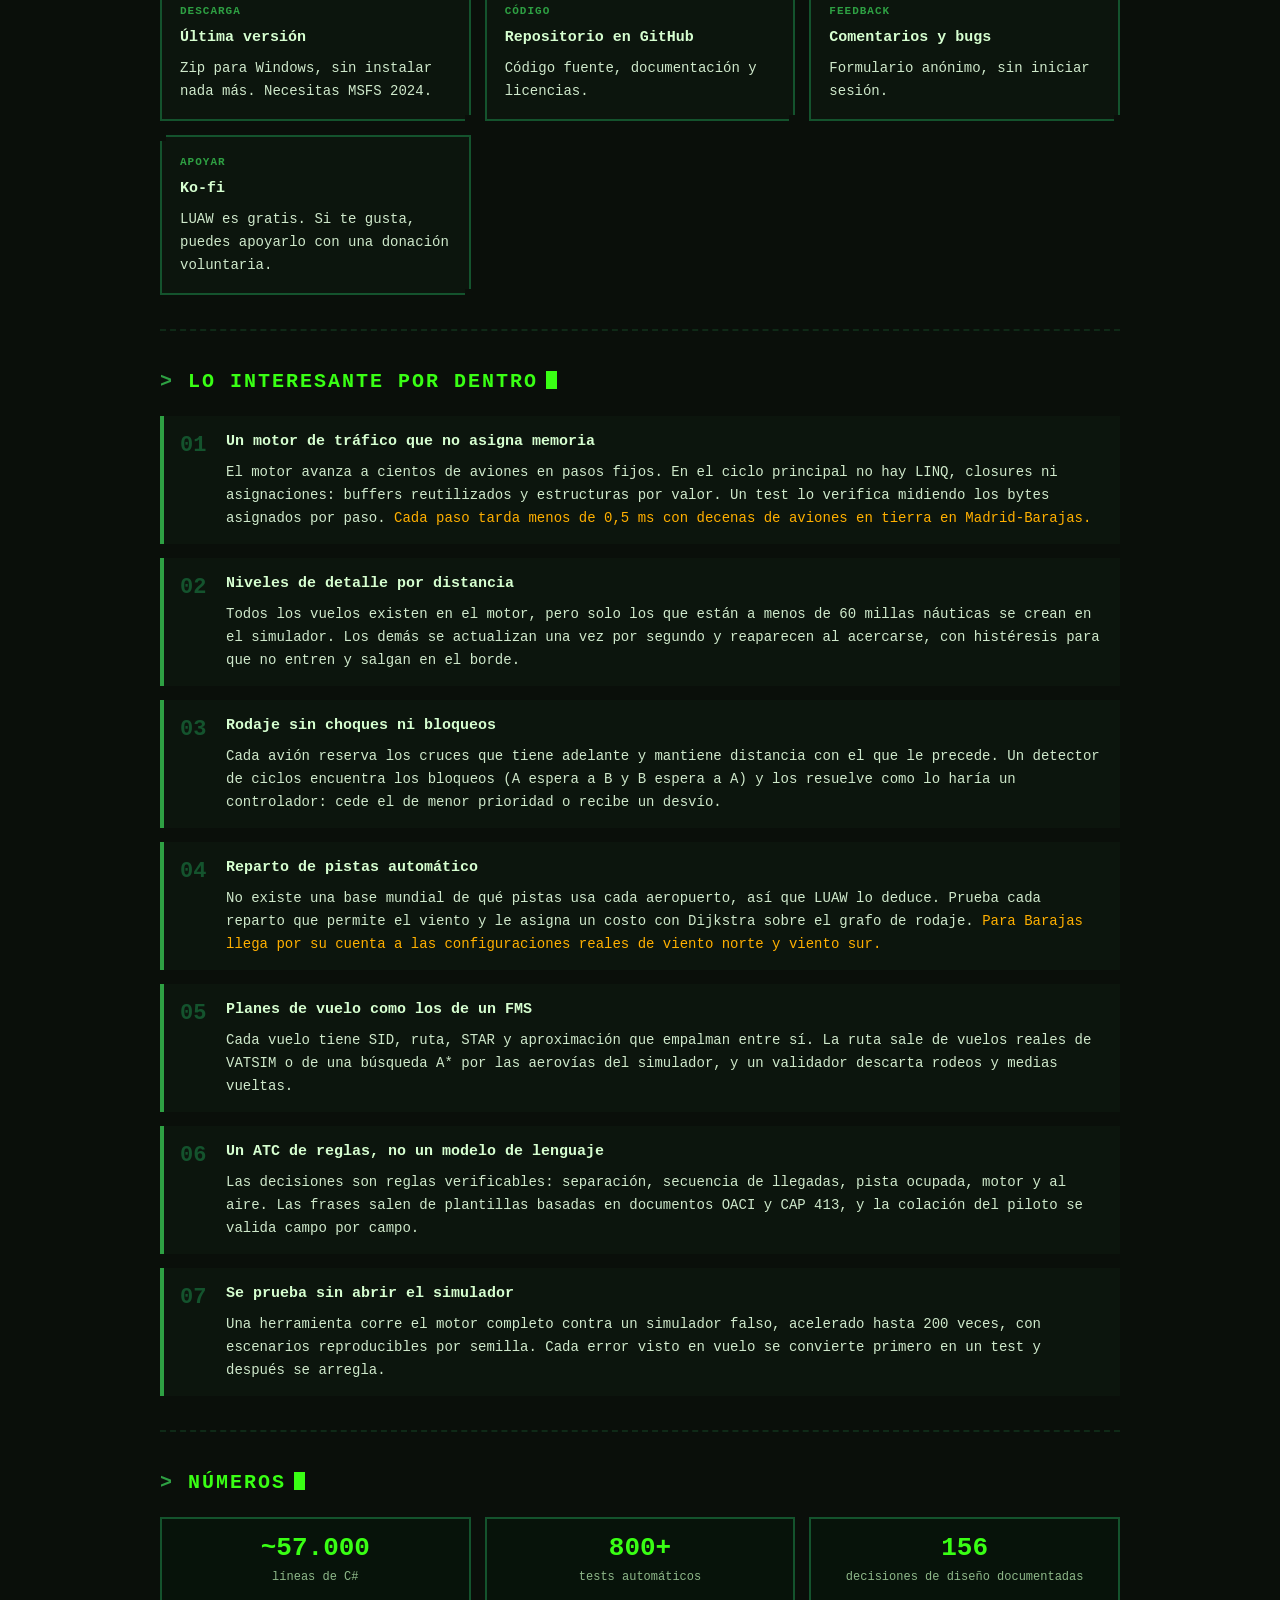
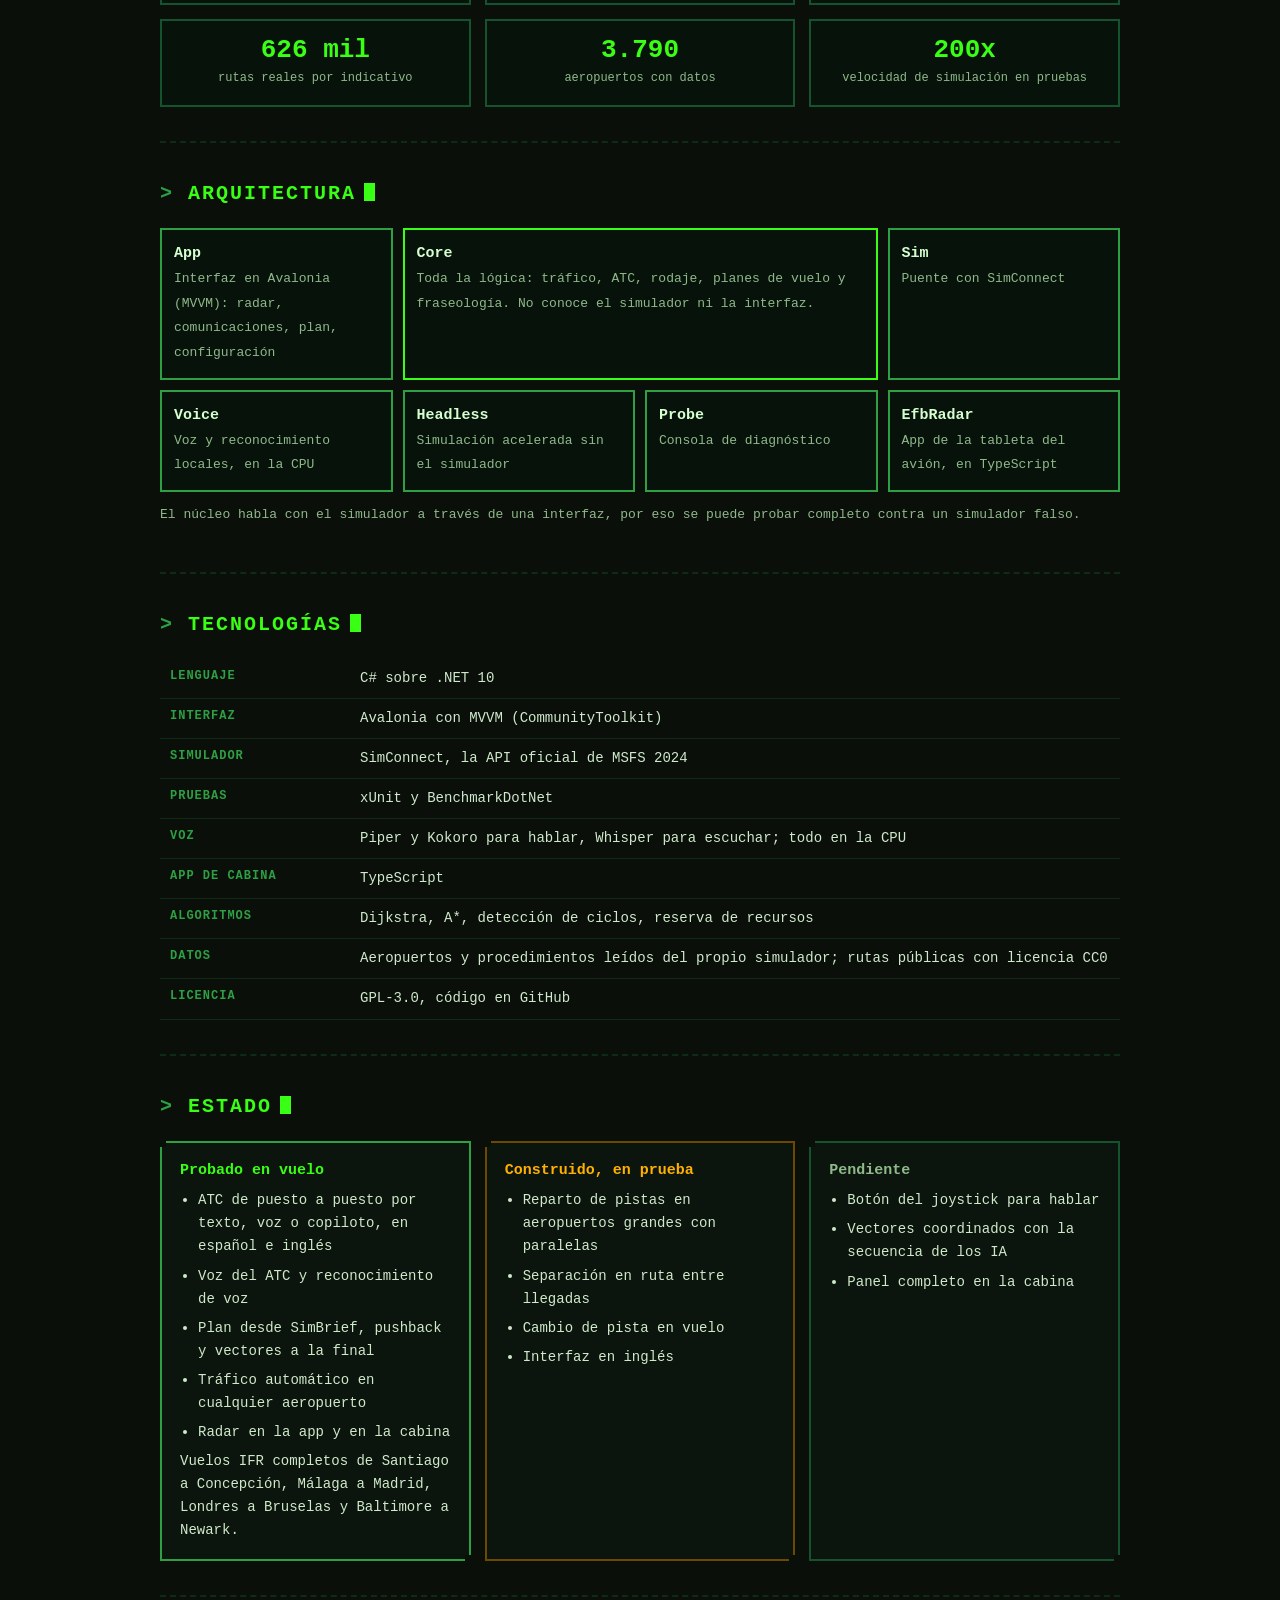
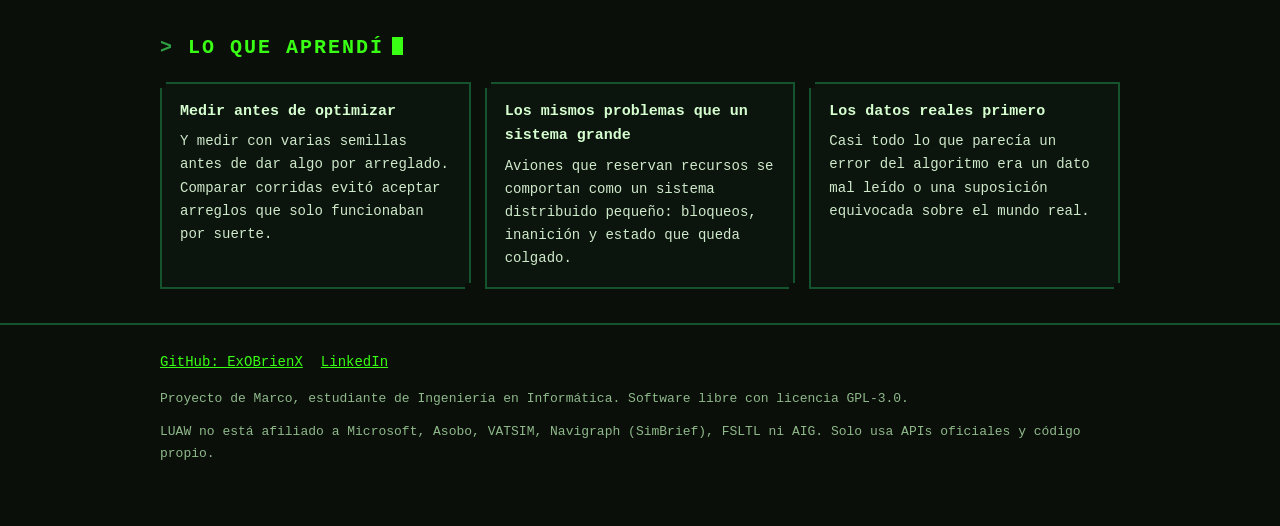
==== commit 966541e1: "SimATC ahora es LUAW: tarjeta, pagina del proyecto actualizada y redireccion" ====
--- a/docs/simatc/index.html
+++ b/docs/simatc/index.html
@@ -1,206 +1,6 @@
 <!doctype html>
-<html lang="es">
-<head>
-<meta charset="utf-8">
-<meta name="viewport" content="width=device-width, initial-scale=1">
-<title>SimATC — ATC y tráfico IA para MSFS 2024</title>
-<meta name="description" content="SimATC: un controlador aéreo y un aeropuerto vivo para Microsoft Flight Simulator 2024. Proyecto personal en C# / .NET.">
-<link rel="icon" type="image/png" href="logo.png">
-<link rel="stylesheet" href="../proyecto.css">
-</head>
-<body>
-
-<header class="top">
-  <div class="wrap">
-    <span>EXO-OS 1.0 / proyectos / simatc</span>
-    <a href="https://github.com/ExOBrienX">&lt; volver al perfil</a>
-  </div>
-</header>
-
-<main class="wrap">
-
-  <div class="hero">
-    <div>
-      <h1>SimATC</h1>
-      <img class="title" src="titulo.svg" alt="SimATC" width="356" height="76">
-      <p class="lead">Un controlador aéreo y un aeropuerto vivo para Microsoft Flight Simulator 2024.</p>
-      <p class="sub">Controla tu vuelo de puesto a puesto con fraseología real y llena cualquier aeropuerto del mundo con tráfico que rueda, despega y aterriza solo. Hecho únicamente con lógica: sin modelos 3D nuevos y sin bajar los FPS del simulador.</p>
-      <ul class="chips">
-        <li class="wip">EN DESARROLLO</li>
-        <li>PROYECTO PERSONAL</li>
-        <li>C# / .NET 10</li>
-        <li>AVALONIA</li>
-        <li>SIMCONNECT</li>
-      </ul>
-    </div>
-
-    <svg class="radar" viewBox="0 0 420 420" role="img" aria-label="Animación decorativa de un radar con aviones">
-      <defs><clipPath id="scope"><circle cx="210" cy="210" r="196"/></clipPath></defs>
-      <circle cx="210" cy="210" r="198" fill="#07130a" stroke="#2ea043" stroke-width="3"/>
-      <g fill="none" stroke="#14532d" stroke-width="2">
-        <circle cx="210" cy="210" r="140"/><circle cx="210" cy="210" r="82"/><circle cx="210" cy="210" r="28"/>
-        <path d="M12 210H408M210 12V408"/>
-      </g>
-      <g clip-path="url(#scope)">
-        <!-- pistas paralelas -->
-        <g transform="rotate(-18 210 210)" fill="#2ea043">
-          <rect x="188" y="170" width="6" height="80"/><rect x="226" y="170" width="6" height="80"/>
-        </g>
-        <!-- rutas -->
-        <g fill="none" stroke="#00e5ff" stroke-width="1.5" stroke-dasharray="5 5" opacity=".55">
-          <path id="r1" d="M40 360 Q150 300 196 232"/>
-          <path id="r2" d="M236 190 Q300 110 390 70"/>
-          <path id="r3" d="M380 330 Q300 300 250 250"/>
-        </g>
-        <g class="sweep">
-          <path d="M210 210 L408 210 A198 198 0 0 0 381 111 Z" fill="#39ff14" opacity=".13"/>
-          <rect x="210" y="208" width="198" height="4" fill="#39ff14"/>
-        </g>
-        <rect class="blip" x="120" y="110" width="7" height="7" fill="#39ff14"/>
-        <rect class="blip" x="300" y="170" width="7" height="7" fill="#39ff14" style="animation-delay:1.5s"/>
-        <!-- aviones -->
-        <g>
-          <animateMotion dur="14s" repeatCount="indefinite" rotate="auto"><mpath href="#r1"/></animateMotion>
-          <path d="M12 0 L-1 -2 L-5 -11 L-8 -11 L-6 -2 L-11 -2 L-13 -6 L-15 -6 L-14 0 L-15 6 L-13 6 L-11 2 L-6 2 L-8 11 L-5 11 L-1 2 Z" fill="#d6ffd0"/>
-        </g>
-        <g font-family="Consolas, monospace" font-size="11" font-weight="700" fill="#00e5ff">
-          <animateMotion dur="14s" repeatCount="indefinite"><mpath href="#r1"/></animateMotion>
-          <text x="14" y="-12">EXO214</text><text x="14" y="0" fill="#39ff14">ILS 36L</text>
-        </g>
-        <g>
-          <animateMotion dur="11s" repeatCount="indefinite" rotate="auto"><mpath href="#r2"/></animateMotion>
-          <path d="M12 0 L-1 -2 L-5 -11 L-8 -11 L-6 -2 L-11 -2 L-13 -6 L-15 -6 L-14 0 L-15 6 L-13 6 L-11 2 L-6 2 L-8 11 L-5 11 L-1 2 Z" fill="#d6ffd0"/>
-        </g>
-        <g font-family="Consolas, monospace" font-size="11" font-weight="700" fill="#00e5ff">
-          <animateMotion dur="11s" repeatCount="indefinite"><mpath href="#r2"/></animateMotion>
-          <text x="-64" y="-12">SIM101</text><text x="-64" y="0" fill="#ffb000">SID</text>
-        </g>
-        <g>
-          <animateMotion dur="17s" repeatCount="indefinite" rotate="auto"><mpath href="#r3"/></animateMotion>
-          <path d="M12 0 L-1 -2 L-5 -11 L-8 -11 L-6 -2 L-11 -2 L-13 -6 L-15 -6 L-14 0 L-15 6 L-13 6 L-11 2 L-6 2 L-8 11 L-5 11 L-1 2 Z" fill="#d6ffd0"/>
-        </g>
-      </g>
-    </svg>
-  </div>
-
-  <section>
-    <h2>El problema</h2>
-    <p>El ATC que trae el simulador es básico: fraseología pobre, tráfico sin coordinación y aeropuertos sin vida en tierra. Los complementos que existen resuelven partes por separado: uno hace de ATC, otro da servicio de tierra, otro inyecta tráfico.</p>
-    <p>SimATC busca juntarlo en un solo programa que funcione al abrirlo y casi no gaste recursos, porque el simulador ya usa toda la GPU.</p>
-  </section>
-
-  <section>
-    <h2>Qué hace</h2>
-    <div class="grid">
-      <div class="card"><span class="tag">ATC</span><h3>Control de todo el vuelo</h3><p>Delivery, Ground, Torre, Salida, Centro, Aproximación y la Torre y el Ground del destino. Fraseología OACI en español o inglés. Te comunicas por texto o con un copiloto automático, y el ATC responde con voz.</p></div>
-      <div class="card"><span class="tag">PLAN</span><h3>Plan de vuelo desde SimBrief</h3><p>Briefing, SID, STAR y aproximación dibujadas como en el FMS, autorización con squawk, pushback con personal de tierra y rodaje por las calles reales del aeropuerto.</p></div>
-      <div class="card"><span class="tag">TRÁFICO</span><h3>Cualquier aeropuerto del mundo</h3><p>Vuelos reales por indicativo, con rutas verificadas. Los aviones estacionan, hacen pushback, ruedan respetando cruces y sentidos, esperan en cola, despegan y llegan secuenciados.</p></div>
-      <div class="card"><span class="tag">RADIO</span><h3>Una frecuencia con vida</h3><p>Escuchas a Ground, Torre, Aproximación y Centro hablar con los demás aviones, no solo contigo.</p></div>
-      <div class="card"><span class="tag">RADAR</span><h3>Radar en la app y en la cabina</h3><p>Una ventana de radar en el escritorio y una app para la tableta del avión (EFB), con rutas, procedimientos y la ficha de cada vuelo.</p></div>
-      <div class="card"><span class="tag">RENDIMIENTO</span><h3>Bajo consumo</h3><p>Solo los vuelos cercanos existen dentro del simulador. El resto sigue volando de forma virtual y ningún avión desaparece a la vista.</p></div>
-    </div>
-  </section>
-
-  <section>
-    <h2>Lo interesante por dentro</h2>
-    <ol class="deep">
-      <li><h3>Un motor de tráfico que no asigna memoria</h3><p>El motor avanza a cientos de aviones en pasos fijos. En el ciclo principal no hay LINQ, closures ni asignaciones: buffers reutilizados y estructuras por valor. Un test lo verifica midiendo los bytes asignados por paso. <span class="fact">Cada paso tarda menos de 0,5 ms con decenas de aviones en tierra en Madrid-Barajas.</span></p></li>
-      <li><h3>Niveles de detalle por distancia</h3><p>Todos los vuelos existen en el motor, pero solo los que están a menos de 60 millas náuticas se crean en el simulador. Los demás se actualizan una vez por segundo y reaparecen al acercarse, con histéresis para que no entren y salgan en el borde.</p></li>
-      <li><h3>Rodaje sin choques ni bloqueos</h3><p>Cada avión reserva los cruces que tiene adelante y mantiene distancia con el que le precede. Un detector de ciclos encuentra los bloqueos (A espera a B y B espera a A) y los resuelve como lo haría un controlador: cede el de menor prioridad o recibe un desvío.</p></li>
-      <li><h3>Reparto de pistas automático</h3><p>No existe una base mundial de qué pistas usa cada aeropuerto, así que SimATC lo deduce. Prueba cada reparto que permite el viento y le asigna un costo con Dijkstra sobre el grafo de rodaje. <span class="fact">Para Barajas llega por su cuenta a las configuraciones reales de viento norte y viento sur.</span></p></li>
-      <li><h3>Planes de vuelo como los de un FMS</h3><p>Cada vuelo tiene SID, ruta, STAR y aproximación que empalman entre sí. La ruta sale de vuelos reales de VATSIM o de una búsqueda A* por las aerovías del simulador, y un validador descarta rodeos y medias vueltas.</p></li>
-      <li><h3>Un ATC de reglas, no un modelo de lenguaje</h3><p>Las decisiones son reglas verificables: separación, secuencia de llegadas, pista ocupada, motor y al aire. Las frases salen de plantillas basadas en documentos OACI y CAP 413, y la colación del piloto se valida campo por campo.</p></li>
-      <li><h3>Se prueba sin abrir el simulador</h3><p>Una herramienta corre el motor completo contra un simulador falso, acelerado hasta 200 veces, con escenarios reproducibles por semilla. Cada error visto en vuelo se convierte primero en un test y después se arregla.</p></li>
-    </ol>
-  </section>
-
-  <section>
-    <h2>Números</h2>
-    <div class="stats">
-      <div class="stat"><b>~35.000</b><span>líneas de C#</span></div>
-      <div class="stat"><b>600+</b><span>tests automáticos</span></div>
-      <div class="stat"><b>103</b><span>decisiones de diseño documentadas</span></div>
-      <div class="stat"><b>626 mil</b><span>rutas reales por indicativo</span></div>
-      <div class="stat"><b>3.790</b><span>aeropuertos con datos</span></div>
-      <div class="stat"><b>200x</b><span>velocidad de simulación en pruebas</span></div>
-    </div>
-  </section>
-
-  <section>
-    <h2>Arquitectura</h2>
-    <div class="arch">
-      <div class="box"><b>SimATC.App</b><span>Interfaz en Avalonia (MVVM): radar, comunicaciones, plan, configuración</span></div>
-      <div class="box core"><b>SimATC.Core</b><span>Toda la lógica: tráfico, ATC, rodaje, planes de vuelo y fraseología. No conoce el simulador ni la interfaz.</span></div>
-      <div class="box"><b>SimATC.Sim</b><span>Puente con SimConnect</span></div>
-      <div class="box"><b>SimATC.Voice</b><span>Voz local en la CPU</span></div>
-      <div class="box"><b>Headless</b><span>Simulación acelerada sin el simulador</span></div>
-      <div class="box"><b>Probe</b><span>Consola de diagnóstico</span></div>
-      <div class="box"><b>EfbRadar</b><span>App de la tableta del avión, en TypeScript</span></div>
-    </div>
-    <p class="note">El núcleo habla con el simulador a través de una interfaz, por eso se puede probar completo contra un simulador falso.</p>
-  </section>
-
-  <section>
-    <h2>Tecnologías</h2>
-    <table>
-      <tr><th>Lenguaje</th><td>C# sobre .NET 10</td></tr>
-      <tr><th>Interfaz</th><td>Avalonia con MVVM (CommunityToolkit)</td></tr>
-      <tr><th>Simulador</th><td>SimConnect, la API oficial de MSFS 2024</td></tr>
-      <tr><th>Pruebas</th><td>xUnit y BenchmarkDotNet</td></tr>
-      <tr><th>Voz</th><td>Piper, ejecutada en la CPU</td></tr>
-      <tr><th>App de cabina</th><td>TypeScript</td></tr>
-      <tr><th>Algoritmos</th><td>Dijkstra, A*, detección de ciclos, reserva de recursos</td></tr>
-      <tr><th>Datos</th><td>Aeropuertos y procedimientos leídos del propio simulador; rutas públicas con licencia CC0</td></tr>
-    </table>
-  </section>
-
-  <section>
-    <h2>Estado</h2>
-    <div class="cols">
-      <div class="card ok"><h3>Probado en vuelo</h3><ul>
-        <li>ATC de puesto a puesto por texto o copiloto, en español e inglés</li>
-        <li>Voz del ATC</li>
-        <li>Plan desde SimBrief y pushback</li>
-        <li>Tráfico automático en cualquier aeropuerto</li>
-        <li>Radar en la app y en la cabina</li>
-      </ul><p class="note">Vuelos de prueba en Santiago, Concepción y Madrid.</p></div>
-      <div class="card test"><h3>Construido, en prueba</h3><ul>
-        <li>Reparto automático de pistas</li>
-        <li>Pistas de uso mixto y cambio de pista en vuelo</li>
-        <li>Pista en uso según el METAR real</li>
-        <li>Fraseología FAA en Estados Unidos</li>
-        <li>ATIS</li>
-      </ul></div>
-      <div class="card todo"><h3>Pendiente</h3><ul>
-        <li>Hablarle al ATC por voz</li>
-        <li>Vuelo IFR completo del piloto</li>
-        <li>Panel completo en la cabina</li>
-        <li>Pulido general</li>
-      </ul></div>
-    </div>
-  </section>
-
-  <section>
-    <h2>Lo que aprendí</h2>
-    <div class="grid">
-      <div class="card"><h3>Medir antes de optimizar</h3><p>Y medir con varias semillas antes de dar algo por arreglado. Comparar corridas evitó aceptar arreglos que solo funcionaban por suerte.</p></div>
-      <div class="card"><h3>Los mismos problemas que un sistema grande</h3><p>Aviones que reservan recursos se comportan como un sistema distribuido pequeño: bloqueos, inanición y estado que queda colgado.</p></div>
-      <div class="card"><h3>Los datos reales primero</h3><p>Casi todo lo que parecía un error del algoritmo era un dato mal leído o una suposición equivocada sobre el mundo real.</p></div>
-    </div>
-  </section>
-
-</main>
-
-<footer>
-  <div class="wrap">
-    <div class="links">
-      <a href="https://github.com/ExOBrienX">GitHub: ExOBrienX</a>
-      <a href="https://www.linkedin.com/in/marco-paredes-ram%C3%ADrez-3a2082268">LinkedIn</a>
-    </div>
-    <p>Proyecto personal de Marco, estudiante de Ingeniería en Informática. El código es privado mientras el proyecto está en desarrollo.</p>
-    <p>SimATC no está afiliado a Microsoft, Asobo, SimBrief ni VATSIM. Solo usa APIs oficiales y código propio.</p>
-  </div>
-</footer>
-
-</body>
-</html>
+<html lang="es"><head><meta charset="utf-8">
+<title>LUAW (antes SimATC)</title>
+<meta http-equiv="refresh" content="0; url=../luaw/">
+<link rel="canonical" href="https://exobrienx.github.io/ExOBrienX/luaw/">
+</head><body><p>SimATC ahora se llama LUAW: <a href="../luaw/">ir a la página</a>.</p></body></html>
